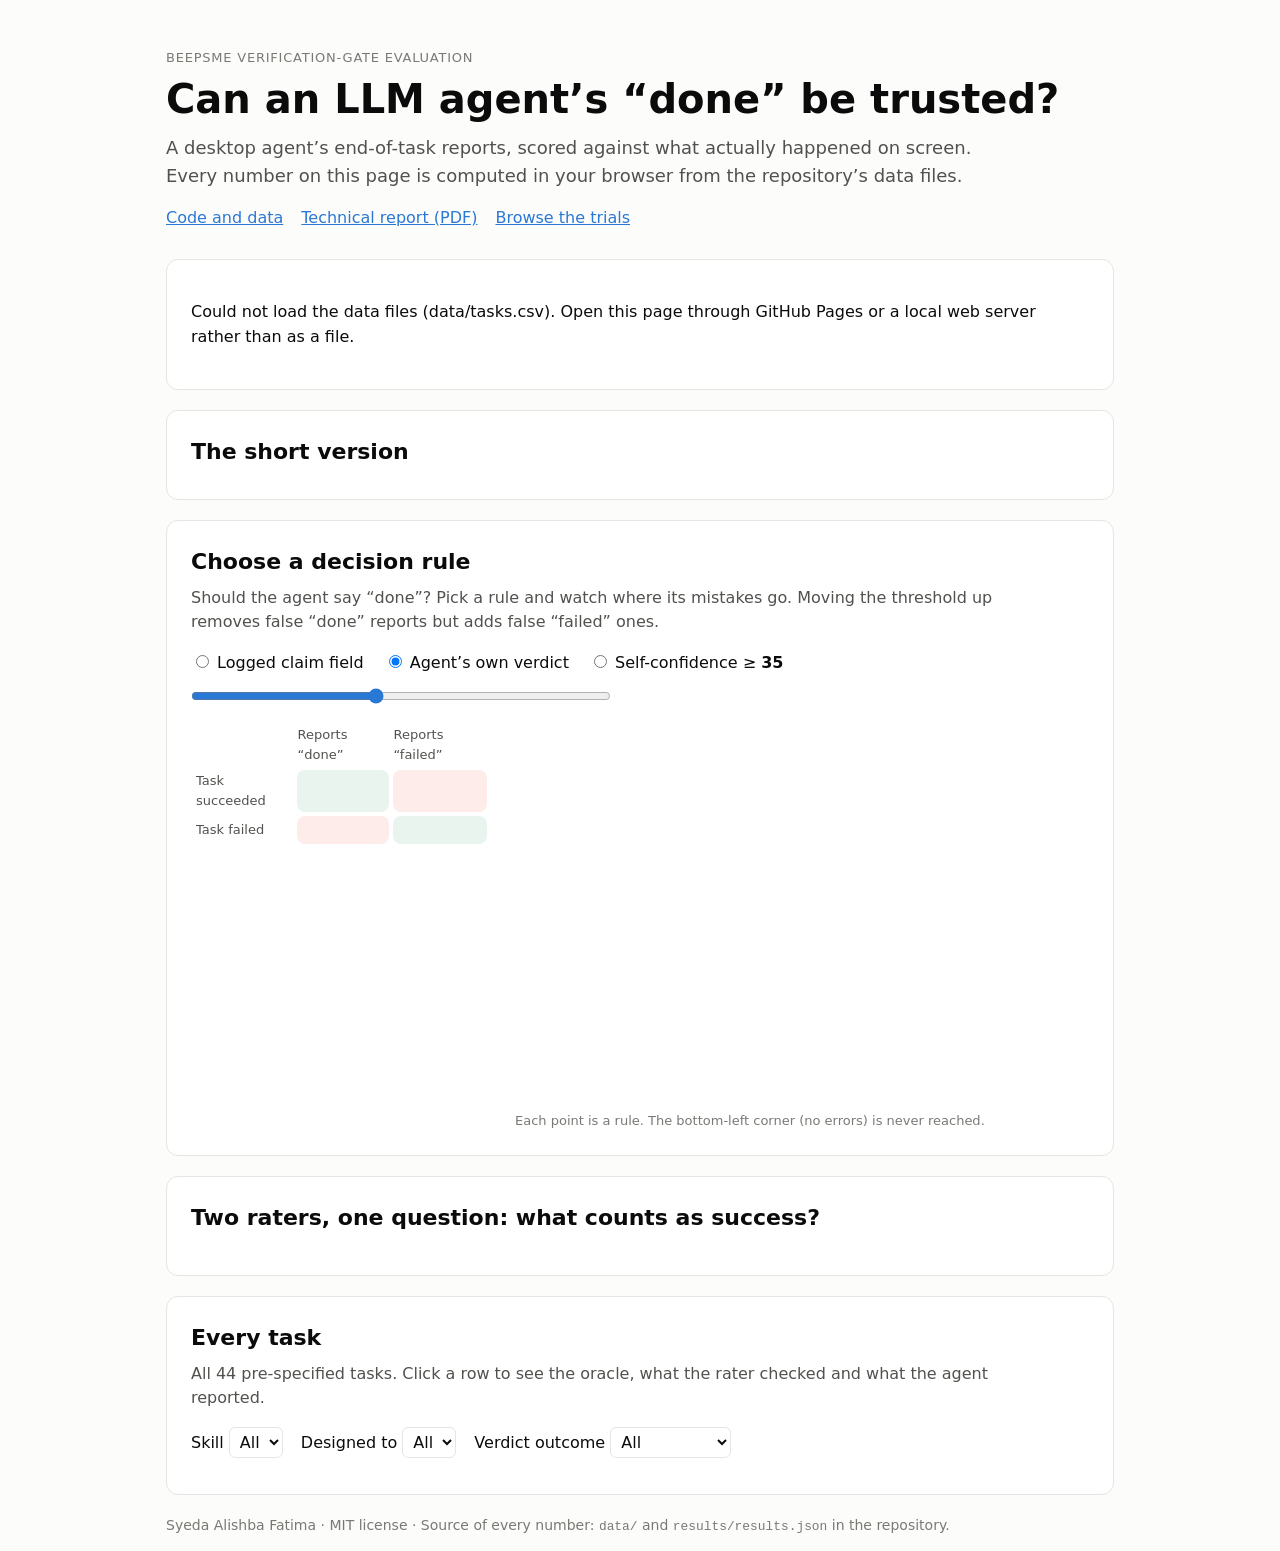
==== site/index.html @ efc83fce "Add an interactive results explorer on GitHub Pages and the technical report" ====
<!doctype html>
<html lang="en">
<head>
<meta charset="utf-8">
<meta name="viewport" content="width=device-width, initial-scale=1">
<title>Agent Report Explorer</title>
<meta name="description" content="Interactive results: scoring a desktop LLM agent's success reports against world-state ground truth.">
<link rel="stylesheet" href="style.css">
</head>
<body>
<header class="wrap">
  <p class="kicker">BeepSME verification-gate evaluation</p>
  <h1>Can an LLM agent&rsquo;s &ldquo;done&rdquo; be trusted?</h1>
  <p class="lede">A desktop agent&rsquo;s end-of-task reports, scored against what actually happened on screen.
    Every number on this page is computed in your browser from the repository&rsquo;s data files.</p>
  <nav class="links">
    <a href="https://github.com/AlishbaFatima12/beepsme-verification-gate-eval">Code and data</a>
    <a href="docs/technical_report.pdf">Technical report (PDF)</a>
    <a href="#trials">Browse the trials</a>
  </nav>
</header>

<main class="wrap">
  <section aria-labelledby="h-numbers">
    <h2 id="h-numbers">The short version</h2>
    <div class="tiles" id="tiles"></div>
  </section>

  <section aria-labelledby="h-rule">
    <h2 id="h-rule">Choose a decision rule</h2>
    <p class="sub">Should the agent say &ldquo;done&rdquo;? Pick a rule and watch where its mistakes go.
      Moving the threshold up removes false &ldquo;done&rdquo; reports but adds false &ldquo;failed&rdquo; ones.</p>
    <div class="rule-controls" role="radiogroup" aria-label="Decision rule">
      <label><input type="radio" name="rule" value="claim"> Logged claim field</label>
      <label><input type="radio" name="rule" value="gate" checked> Agent&rsquo;s own verdict</label>
      <label><input type="radio" name="rule" value="conf"> Self-confidence &ge;
        <output id="thrOut">35</output></label>
    </div>
    <input type="range" id="thr" min="0" max="80" step="1" value="35" aria-label="Self-confidence threshold">
    <div class="rule-grid">
      <div>
        <table class="cm" aria-label="Confusion matrix for the chosen rule">
          <thead><tr><th></th><th>Reports &ldquo;done&rdquo;</th><th>Reports &ldquo;failed&rdquo;</th></tr></thead>
          <tbody>
            <tr><th>Task succeeded</th><td id="cTP"></td><td id="cFN" class="err"></td></tr>
            <tr><th>Task failed</th><td id="cFP" class="err"></td><td id="cTN"></td></tr>
          </tbody>
        </table>
        <p class="readout" id="readout" aria-live="polite"></p>
      </div>
      <figure class="chart">
        <svg id="tradeoff" viewBox="0 0 440 300" role="img"
             aria-label="False done versus false failed for every decision rule"></svg>
        <figcaption>Each point is a rule. The bottom-left corner (no errors) is never reached.</figcaption>
        <div class="tip" id="tip" hidden></div>
      </figure>
    </div>
  </section>

  <section aria-labelledby="h-raters">
    <h2 id="h-raters">Two raters, one question: what counts as success?</h2>
    <p class="sub" id="raterSummary"></p>
    <div class="table-scroll"><table class="data" id="raterTable"></table></div>
  </section>

  <section aria-labelledby="h-trials" id="trials">
    <h2 id="h-trials">Every task</h2>
    <p class="sub">All 44 pre-specified tasks. Click a row to see the oracle, what the rater checked and what the
      agent reported.</p>
    <div class="filters">
      <label>Skill <select id="fSkill"><option value="">All</option></select></label>
      <label>Designed to <select id="fRegime"><option value="">All</option></select></label>
      <label>Verdict outcome <select id="fCell">
        <option value="">All</option><option>TP</option><option>FP</option><option>TN</option><option>FN</option>
        <option value="unscored">Not scored</option></select></label>
      <span class="count" id="count"></span>
    </div>
    <div class="table-scroll"><table class="data" id="trialTable"></table></div>
  </section>
</main>

<footer class="wrap">
  <p>Syeda Alishba Fatima &middot; MIT license &middot; Source of every number:
    <code>data/</code> and <code>results/results.json</code> in the repository.</p>
</footer>
<script src="app.js"></script>
</body>
</html>
---- site/style.css ----
:root {
  color-scheme: light;
  --bg: #fcfcfb;
  --card: #ffffff;
  --ink: #0b0b0b;
  --ink-2: #52514e;
  --ink-3: #7a7974;
  --line: #e6e5e1;
  --accent: #2a78d6;      /* self-confidence */
  --gate: #eb6834;        /* agent's verdict */
  --claim: #1baf7a;       /* logged claim */
  --err-bg: #fdecea;
  --err-ink: #a8231f;
  --ok-bg: #e9f4ee;
  --ok-ink: #1d6b45;
}
@media (prefers-color-scheme: dark) {
  :root:not([data-theme="light"]) {
    color-scheme: dark;
    --bg: #1a1a19; --card: #222220; --ink: #f0efec; --ink-2: #c3c2b7; --ink-3: #9a998f; --line: #3a3936;
    --accent: #3987e5; --gate: #d95926; --claim: #199e70;
    --err-bg: #3a2120; --err-ink: #f2a19e; --ok-bg: #1d3328; --ok-ink: #8fd3ad;
  }
}
:root[data-theme="dark"] {
  color-scheme: dark;
  --bg: #1a1a19; --card: #222220; --ink: #f0efec; --ink-2: #c3c2b7; --ink-3: #9a998f; --line: #3a3936;
  --accent: #3987e5; --gate: #d95926; --claim: #199e70;
  --err-bg: #3a2120; --err-ink: #f2a19e; --ok-bg: #1d3328; --ok-ink: #8fd3ad;
}

* { box-sizing: border-box; }
body {
  margin: 0; background: var(--bg); color: var(--ink);
  font: 16px/1.55 system-ui, -apple-system, "Segoe UI", Roboto, sans-serif;
}
.wrap { max-width: 980px; margin: 0 auto; padding: 0 16px; }
header.wrap { padding-top: 48px; padding-bottom: 8px; }
.kicker { color: var(--ink-3); font-size: 13px; letter-spacing: .06em; text-transform: uppercase; margin: 0; }
h1 { font-size: clamp(28px, 5vw, 40px); line-height: 1.15; margin: 8px 0 12px; }
h2 { font-size: 22px; margin: 0 0 6px; }
.lede { color: var(--ink-2); font-size: 18px; max-width: 46em; margin: 0 0 16px; }
.sub { color: var(--ink-2); margin: 0 0 16px; max-width: 52em; }
.links { display: flex; flex-wrap: wrap; gap: 8px 18px; }
.links a, a { color: var(--accent); }
section { background: var(--card); border: 1px solid var(--line); border-radius: 12px;
  padding: 24px; margin: 20px 0; }
footer { color: var(--ink-3); font-size: 14px; padding-bottom: 40px; }
code { font-size: .92em; }

.tiles { display: grid; grid-template-columns: repeat(3, minmax(0, 1fr)); gap: 12px; }
@media (max-width: 640px) { .tiles { grid-template-columns: repeat(2, minmax(0, 1fr)); } }
.tile { border: 1px solid var(--line); border-radius: 10px; padding: 14px; }
.tile .big { font-size: 30px; font-weight: 650; font-variant-numeric: tabular-nums; }
.tile .lab { color: var(--ink-2); font-size: 14px; }

.rule-controls { display: flex; flex-wrap: wrap; gap: 8px 20px; margin-bottom: 8px; }
.rule-controls label { cursor: pointer; }
#thr { width: 100%; max-width: 420px; accent-color: var(--accent); margin: 4px 0 16px; }
#thr:disabled { opacity: .4; }
output { font-variant-numeric: tabular-nums; font-weight: 600; }
.rule-grid { display: grid; grid-template-columns: minmax(0, 300px) minmax(0, 1fr); gap: 24px; align-items: start; }
@media (max-width: 720px) { .rule-grid { grid-template-columns: 1fr; } }
.cm { border-collapse: separate; border-spacing: 4px; width: 100%; }
.cm th { font-weight: 500; color: var(--ink-2); font-size: 13px; text-align: left; }
.cm td { background: var(--ok-bg); color: var(--ok-ink); text-align: center; font-size: 26px; font-weight: 650;
  padding: 14px 6px; border-radius: 8px; font-variant-numeric: tabular-nums; }
.cm td.err { background: var(--err-bg); color: var(--err-ink); }
.cm td small { display: block; font-size: 11px; font-weight: 500; }
.readout { color: var(--ink-2); font-size: 15px; }

.chart { margin: 0; position: relative; }
.chart svg { width: 100%; height: auto; display: block; }
.chart figcaption { color: var(--ink-3); font-size: 13px; }
.chart .axis line, .chart .grid line { stroke: var(--line); }
.chart text { fill: var(--ink-2); font-size: 11px; }
.chart .lbl { fill: var(--ink); font-weight: 600; }
.tip { position: absolute; pointer-events: none; background: var(--ink); color: var(--bg);
  font-size: 13px; padding: 6px 9px; border-radius: 6px; white-space: nowrap; }

.filters { display: flex; flex-wrap: wrap; gap: 10px 18px; align-items: center; margin-bottom: 12px; }
.filters select { font: inherit; padding: 4px 6px; background: var(--card); color: var(--ink);
  border: 1px solid var(--line); border-radius: 6px; }
.count { color: var(--ink-3); font-size: 14px; }
.table-scroll { overflow-x: auto; }
table.data { width: 100%; border-collapse: collapse; font-size: 14px; }
table.data th { text-align: left; color: var(--ink-2); font-weight: 500; border-bottom: 1px solid var(--line);
  padding: 8px 6px; white-space: nowrap; }
table.data td { border-bottom: 1px solid var(--line); padding: 8px 6px; vertical-align: top; }
table.data tr.row { cursor: pointer; }
table.data tr.row:hover td { background: color-mix(in srgb, var(--accent) 6%, transparent); }
table.data tr.row:focus-visible { outline: 2px solid var(--accent); }
tr.detail td { background: color-mix(in srgb, var(--ink) 3%, transparent); }
.detail dl { display: grid; grid-template-columns: 150px 1fr; gap: 4px 12px; margin: 4px 0; }
@media (max-width: 600px) { .detail dl { grid-template-columns: 1fr; } }
.detail dt { color: var(--ink-3); }
.detail dd { margin: 0; }
.chip { display: inline-block; font-size: 12px; font-weight: 600; padding: 1px 8px; border-radius: 999px;
  border: 1px solid var(--line); white-space: nowrap; }
.chip.ok { background: var(--ok-bg); color: var(--ok-ink); border-color: transparent; }
.chip.err { background: var(--err-bg); color: var(--err-ink); border-color: transparent; }
.chip.muted { color: var(--ink-3); }
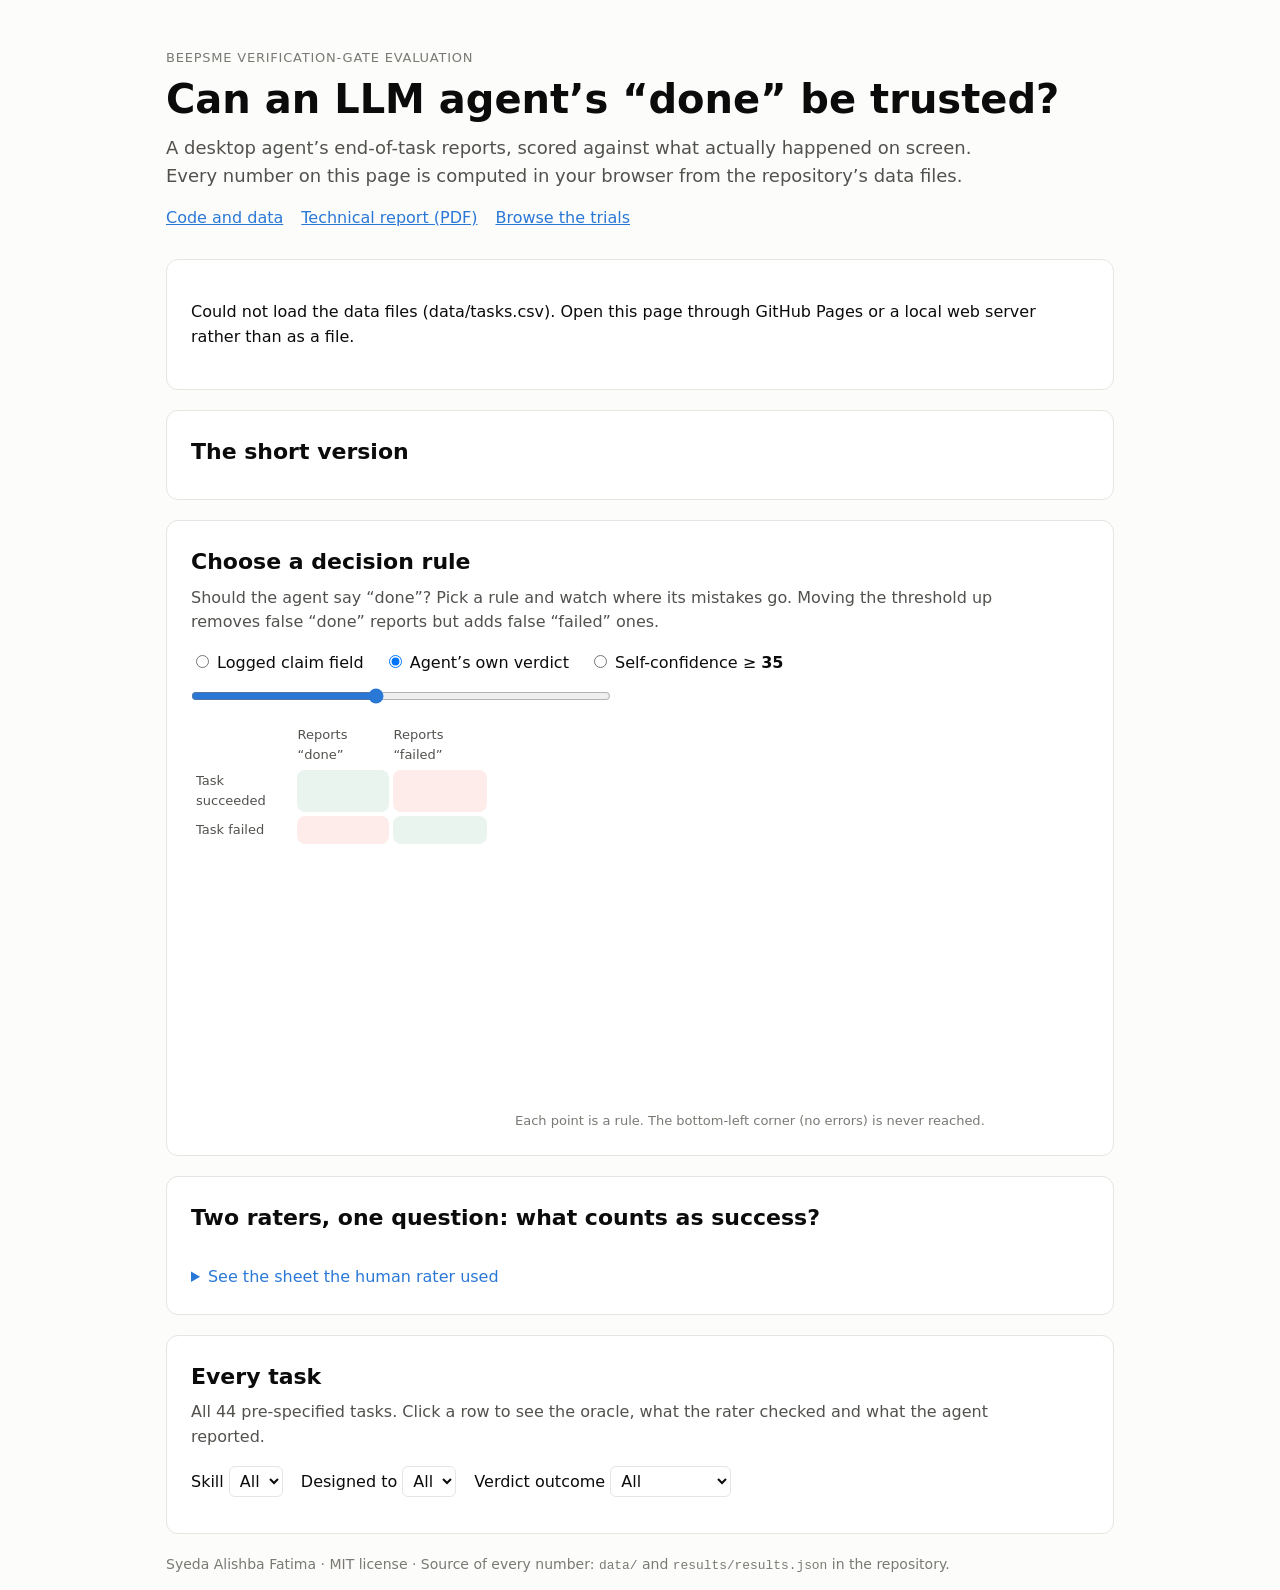
==== commit fae3bef9: "Publish cropped evidence screenshots from the scored attempts and show them in the explorer" ====
--- a/site/index.html
+++ b/site/index.html
@@ -61,6 +61,13 @@
     <h2 id="h-raters">Two raters, one question: what counts as success?</h2>
     <p class="sub" id="raterSummary"></p>
     <div class="table-scroll"><table class="data" id="raterTable"></table></div>
+    <details class="sheet">
+      <summary>See the sheet the human rater used</summary>
+      <img src="evidence/rating_sheet.png" loading="lazy"
+           alt="The blind rating sheet: instructions and the first trial, with the agent's own report hidden">
+      <p class="sub">Only evidence from the scored attempt is shown; the agent&rsquo;s report, its confidence and
+        the first rater&rsquo;s labels are hidden, and &ldquo;cannot tell&rdquo; is allowed.</p>
+    </details>
   </section>
 
   <section aria-labelledby="h-trials" id="trials">
--- a/site/style.css
+++ b/site/style.css
@@ -94,9 +94,17 @@
 .detail dl { display: grid; grid-template-columns: 150px 1fr; gap: 4px 12px; margin: 4px 0; }
 @media (max-width: 600px) { .detail dl { grid-template-columns: 1fr; } }
 .detail dt { color: var(--ink-3); }
-.detail dd { margin: 0; }
+.detail dd { margin: 0; min-width: 0; overflow-wrap: anywhere; }
 .chip { display: inline-block; font-size: 12px; font-weight: 600; padding: 1px 8px; border-radius: 999px;
   border: 1px solid var(--line); white-space: nowrap; }
 .chip.ok { background: var(--ok-bg); color: var(--ok-ink); border-color: transparent; }
 .chip.err { background: var(--err-bg); color: var(--err-ink); border-color: transparent; }
 .chip.muted { color: var(--ink-3); }
+
+.shot { margin: 0; }
+.shot img { width: min(640px, calc(100vw - 140px)); height: auto; border: 1px solid var(--line); border-radius: 6px; display: block; }
+.shot figcaption { color: var(--ink-3); font-size: 13px; margin-top: 4px; }
+.detail .muted { color: var(--ink-3); }
+.sheet { margin-top: 14px; }
+.sheet summary { cursor: pointer; color: var(--accent); }
+.sheet img { max-width: 560px; width: 100%; border: 1px solid var(--line); border-radius: 6px; margin-top: 10px; }
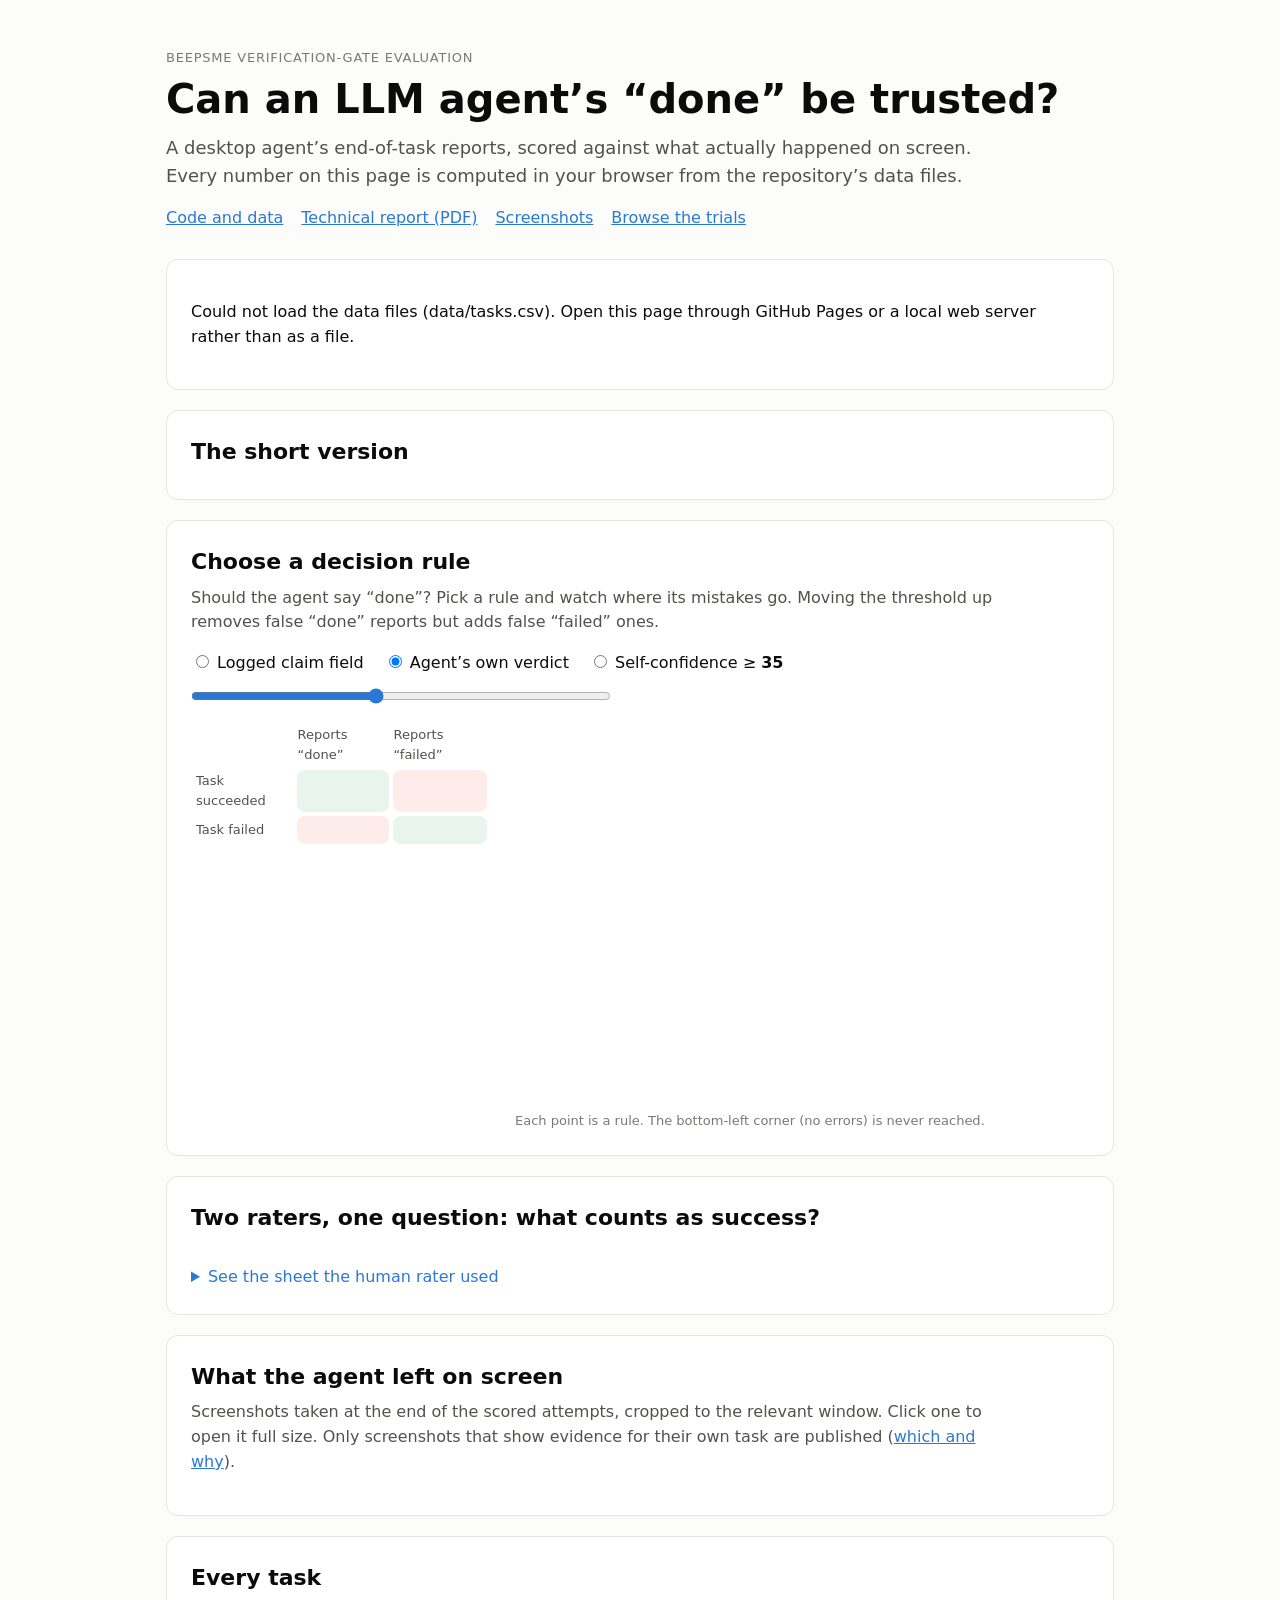
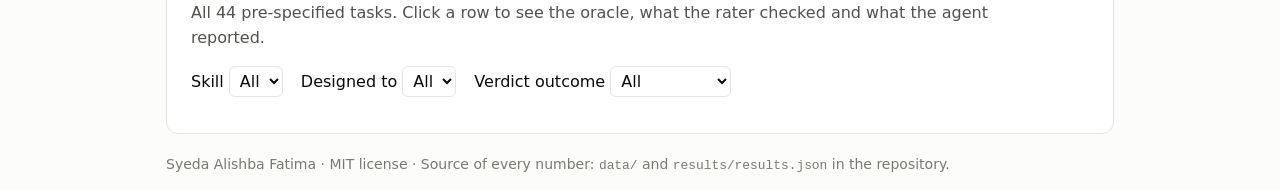
==== commit af906ab3: "Add a screenshot gallery section to the explorer" ====
--- a/site/index.html
+++ b/site/index.html
@@ -16,6 +16,7 @@
   <nav class="links">
     <a href="https://github.com/AlishbaFatima12/beepsme-verification-gate-eval">Code and data</a>
     <a href="docs/technical_report.pdf">Technical report (PDF)</a>
+    <a href="#evidence">Screenshots</a>
     <a href="#trials">Browse the trials</a>
   </nav>
 </header>
@@ -70,6 +71,14 @@
     </details>
   </section>
 
+  <section aria-labelledby="h-evidence" id="evidence">
+    <h2 id="h-evidence">What the agent left on screen</h2>
+    <p class="sub">Screenshots taken at the end of the scored attempts, cropped to the relevant window.
+      Click one to open it full size. Only screenshots that show evidence for their own task are published
+      (<a href="https://github.com/AlishbaFatima12/beepsme-verification-gate-eval/blob/main/evidence/README.md">which and why</a>).</p>
+    <div class="gallery" id="gallery"></div>
+  </section>
+
   <section aria-labelledby="h-trials" id="trials">
     <h2 id="h-trials">Every task</h2>
     <p class="sub">All 44 pre-specified tasks. Click a row to see the oracle, what the rater checked and what the
--- a/site/style.css
+++ b/site/style.css
@@ -108,3 +108,10 @@
 .sheet { margin-top: 14px; }
 .sheet summary { cursor: pointer; color: var(--accent); }
 .sheet img { max-width: 560px; width: 100%; border: 1px solid var(--line); border-radius: 6px; margin-top: 10px; }
+
+.gallery { display: grid; grid-template-columns: repeat(auto-fill, minmax(260px, 1fr)); gap: 16px; }
+.gallery figure { margin: 0; border: 1px solid var(--line); border-radius: 10px; overflow: hidden; }
+.gallery img { width: 100%; aspect-ratio: 16 / 10; object-fit: cover; object-position: top; display: block;
+  border-bottom: 1px solid var(--line); }
+.gallery figcaption { font-size: 13px; color: var(--ink-2); padding: 8px 10px; }
+.gallery .muted { color: var(--ink-3); }
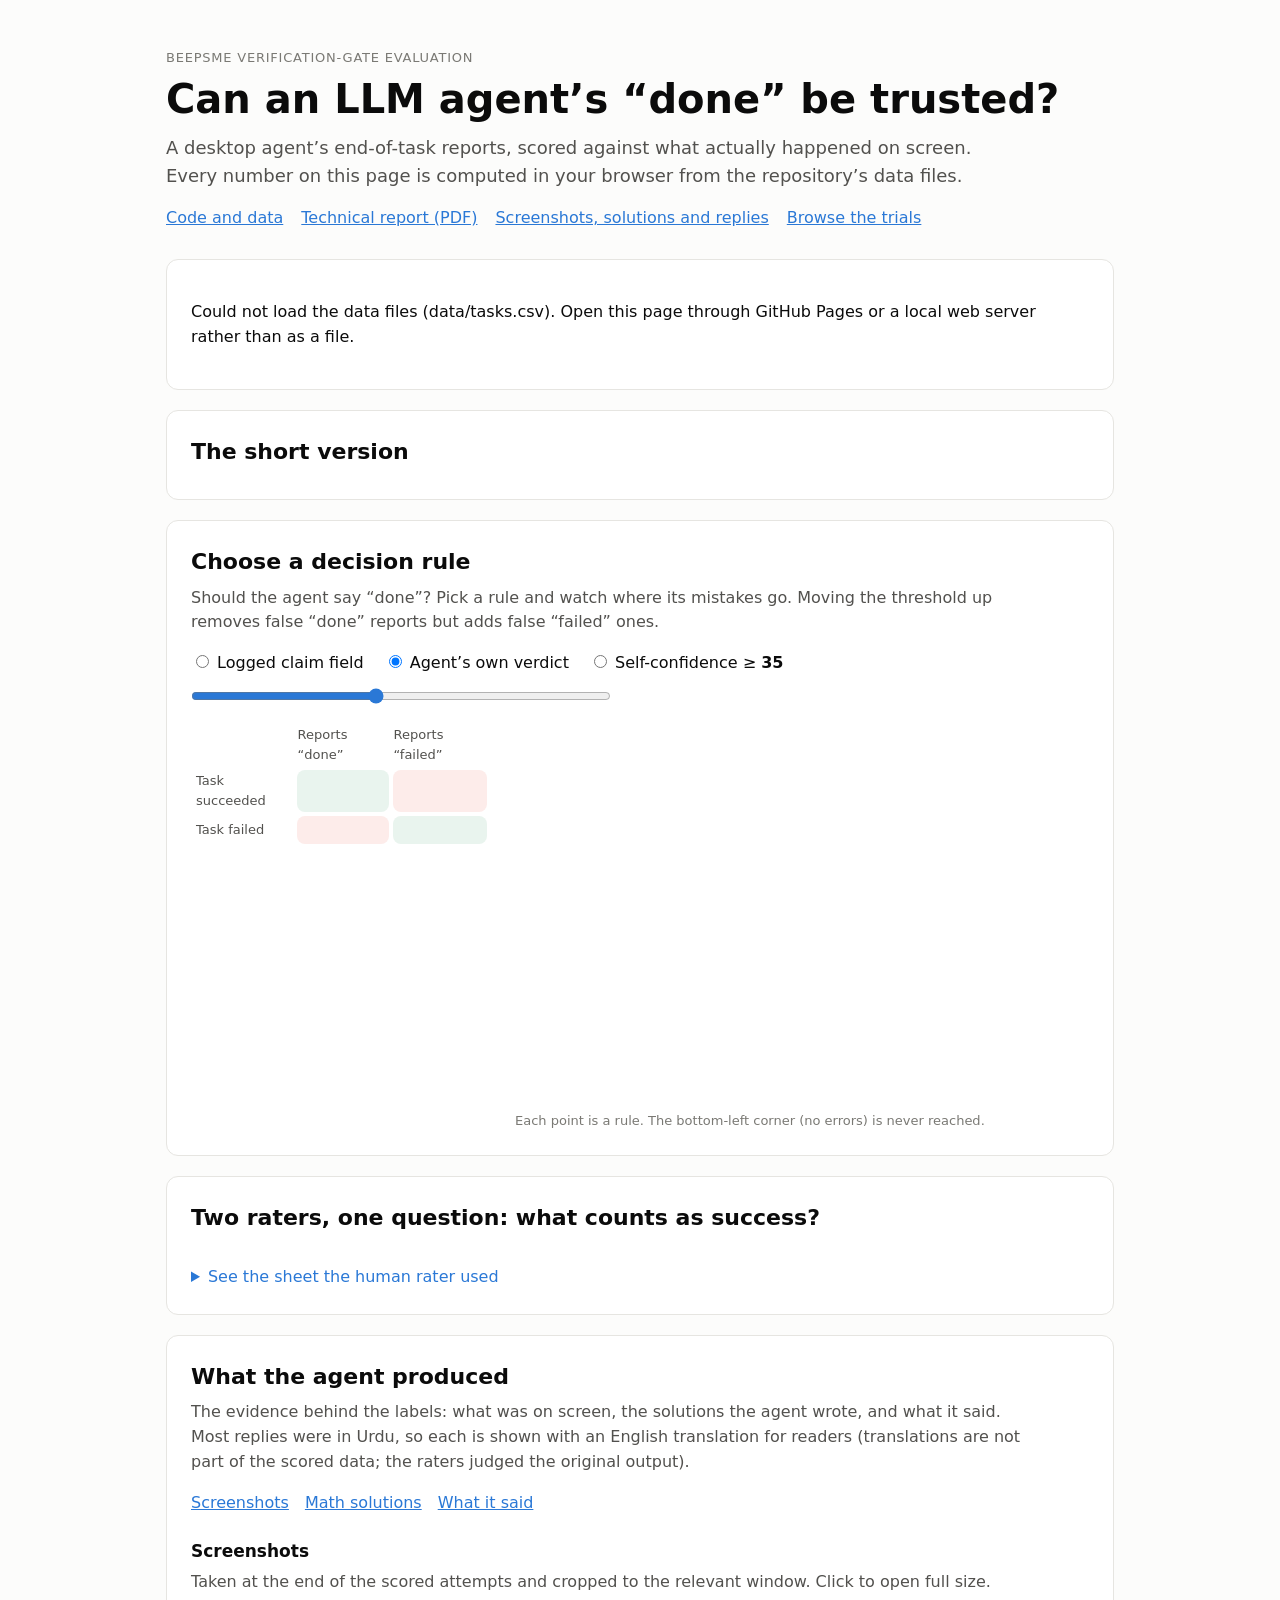
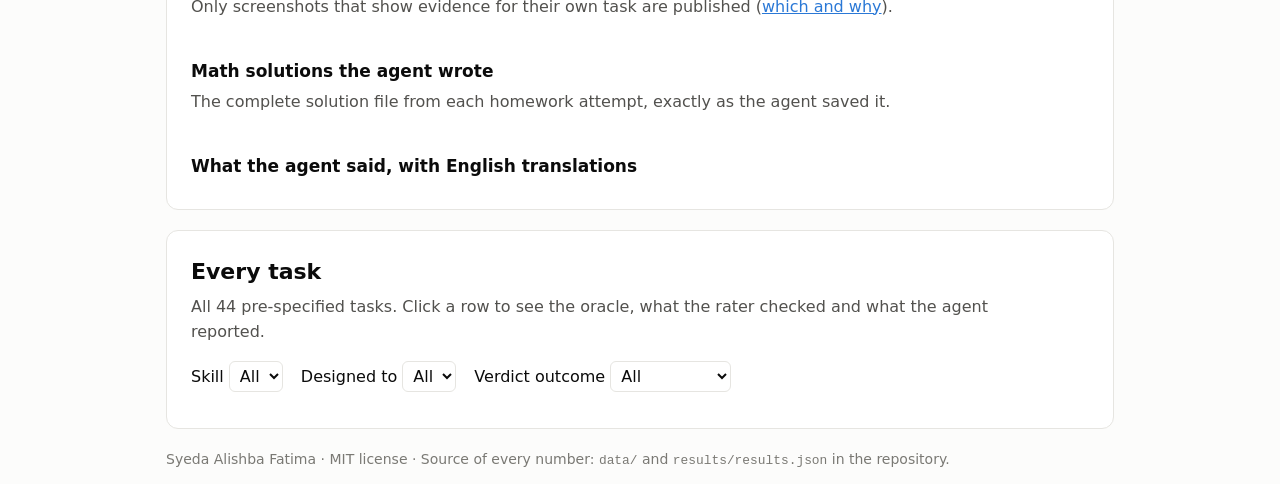
==== commit a0eda0df: "Show all homework solutions and the agent's replies with English translations in the explorer" ====
--- a/site/index.html
+++ b/site/index.html
@@ -16,7 +16,7 @@
   <nav class="links">
     <a href="https://github.com/AlishbaFatima12/beepsme-verification-gate-eval">Code and data</a>
     <a href="docs/technical_report.pdf">Technical report (PDF)</a>
-    <a href="#evidence">Screenshots</a>
+    <a href="#evidence">Screenshots, solutions and replies</a>
     <a href="#trials">Browse the trials</a>
   </nav>
 </header>
@@ -72,11 +72,26 @@
   </section>
 
   <section aria-labelledby="h-evidence" id="evidence">
-    <h2 id="h-evidence">What the agent left on screen</h2>
-    <p class="sub">Screenshots taken at the end of the scored attempts, cropped to the relevant window.
-      Click one to open it full size. Only screenshots that show evidence for their own task are published
+    <h2 id="h-evidence">What the agent produced</h2>
+    <p class="sub">The evidence behind the labels: what was on screen, the solutions the agent wrote, and what it
+      said. Most replies were in Urdu, so each is shown with an English translation for readers (translations are
+      not part of the scored data; the raters judged the original output).</p>
+    <nav class="subnav">
+      <a href="#ev-shots">Screenshots</a><a href="#ev-math">Math solutions</a><a href="#ev-said">What it said</a>
+    </nav>
+
+    <h3 id="ev-shots">Screenshots <span class="n" id="nShots"></span></h3>
+    <p class="sub">Taken at the end of the scored attempts and cropped to the relevant window. Click to open full
+      size. Only screenshots that show evidence for their own task are published
       (<a href="https://github.com/AlishbaFatima12/beepsme-verification-gate-eval/blob/main/evidence/README.md">which and why</a>).</p>
     <div class="gallery" id="gallery"></div>
+
+    <h3 id="ev-math">Math solutions the agent wrote <span class="n" id="nMath"></span></h3>
+    <p class="sub">The complete solution file from each homework attempt, exactly as the agent saved it.</p>
+    <div class="solutions" id="solutions"></div>
+
+    <h3 id="ev-said">What the agent said, with English translations <span class="n" id="nSaid"></span></h3>
+    <div class="said" id="said"></div>
   </section>
 
   <section aria-labelledby="h-trials" id="trials">
--- a/site/style.css
+++ b/site/style.css
@@ -115,3 +115,24 @@
   border-bottom: 1px solid var(--line); }
 .gallery figcaption { font-size: 13px; color: var(--ink-2); padding: 8px 10px; }
 .gallery .muted { color: var(--ink-3); }
+
+h3 { font-size: 17px; margin: 22px 0 6px; }
+h3 .n { color: var(--ink-3); font-weight: 500; }
+.subnav { display: flex; flex-wrap: wrap; gap: 6px 16px; margin-bottom: 4px; }
+.gallery { grid-template-columns: repeat(auto-fill, minmax(min(100%, 300px), 1fr)); }
+.solutions, .said { display: grid; grid-template-columns: repeat(auto-fill, minmax(min(100%, 380px), 1fr)); gap: 16px; }
+.sol, .said-card { border: 1px solid var(--line); border-radius: 10px; padding: 12px 14px; min-width: 0; }
+.sol header, .said-card header { font-size: 14px; margin-bottom: 8px; color: var(--ink-2); }
+.sol-body { font-size: 14px; max-height: 420px; overflow: auto; }
+.sol-body h4 { font-size: 16px; margin: 4px 0 6px; }
+.sol-body h5 { font-size: 14px; margin: 10px 0 4px; }
+.sol-body p { margin: 4px 0; }
+.sol-body ol { margin: 4px 0; padding-left: 22px; }
+.sol-body pre { background: color-mix(in srgb, var(--ink) 5%, transparent); padding: 8px; border-radius: 6px;
+  font-size: 12px; overflow-x: auto; }
+.orig { background: color-mix(in srgb, var(--ink) 4%, transparent); border-radius: 6px; padding: 6px 9px;
+  margin: 4px 0; font-size: 15px; line-height: 1.9; }
+.en { font-size: 14px; margin-top: 6px; }
+.en-tag { display: inline-block; font-size: 11px; font-weight: 600; color: var(--accent); border: 1px solid var(--accent);
+  border-radius: 999px; padding: 0 6px; margin-right: 4px; }
+.muted { color: var(--ink-3); }
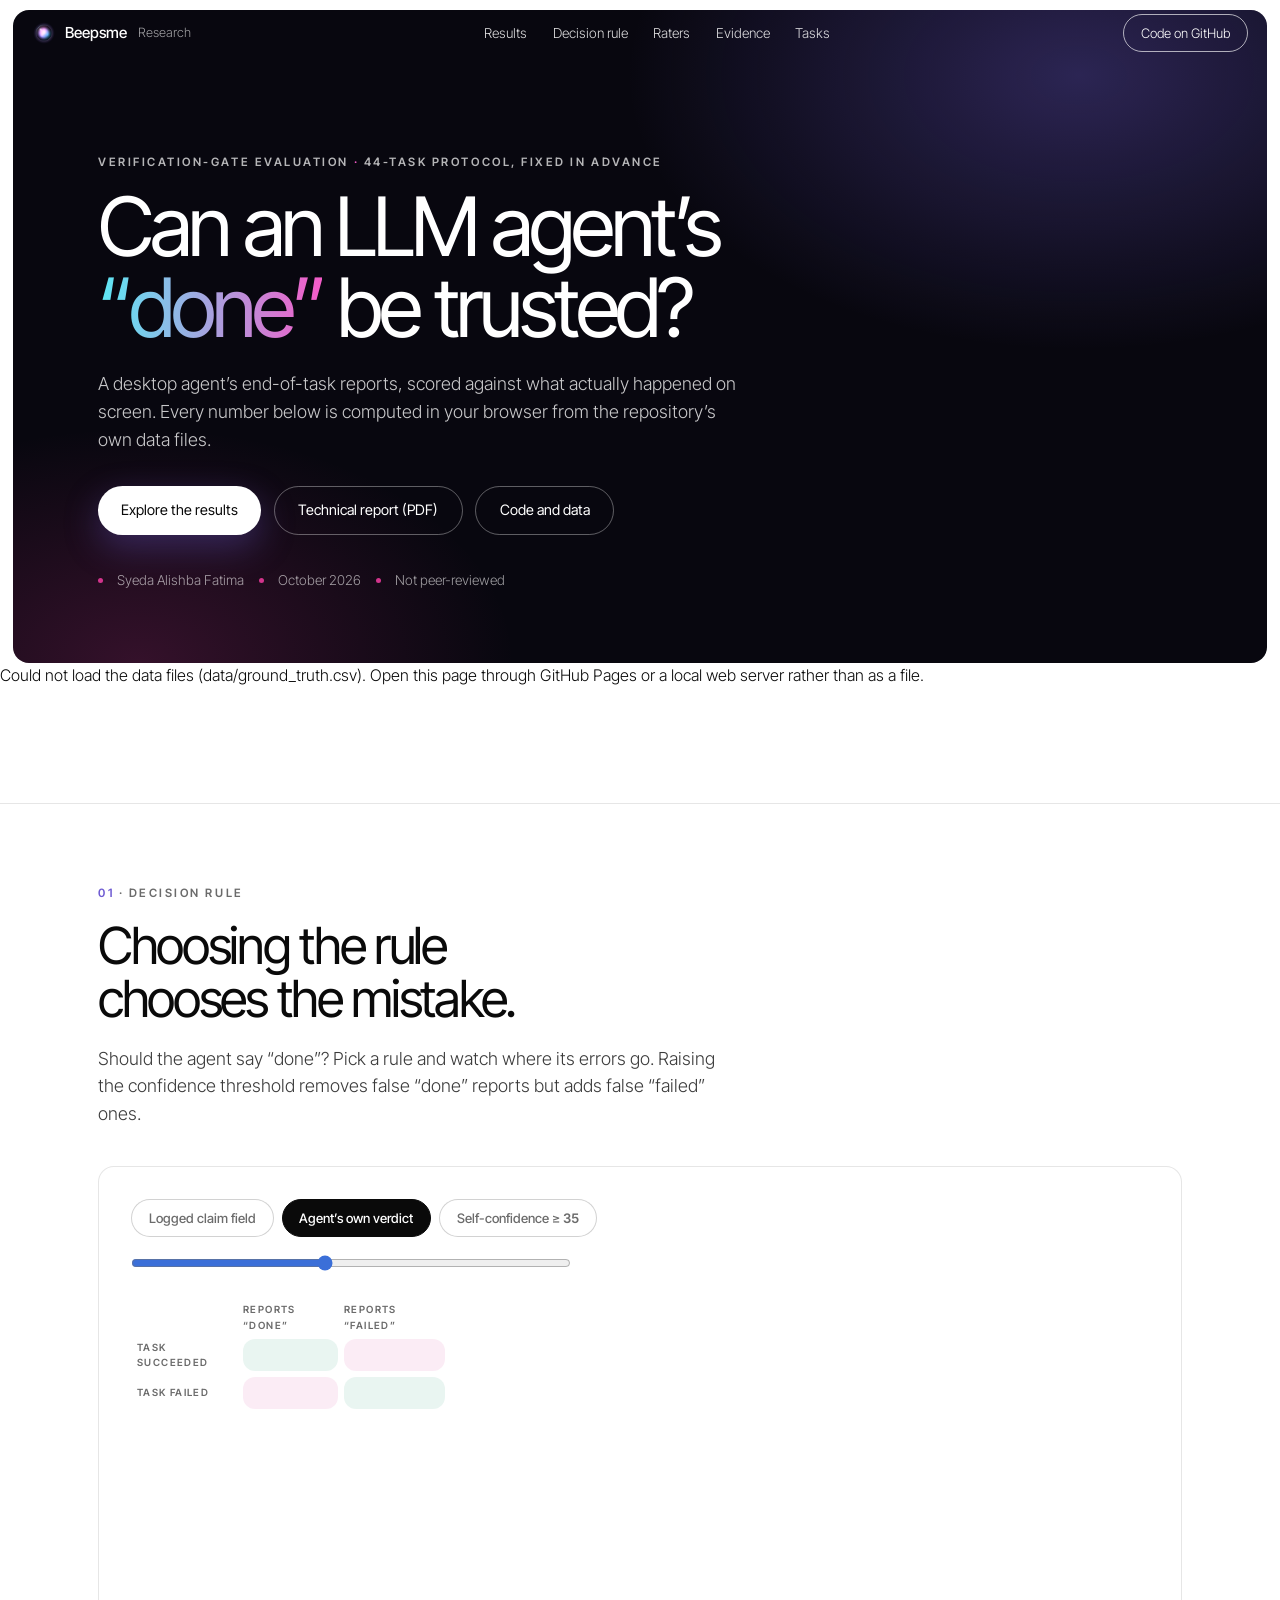
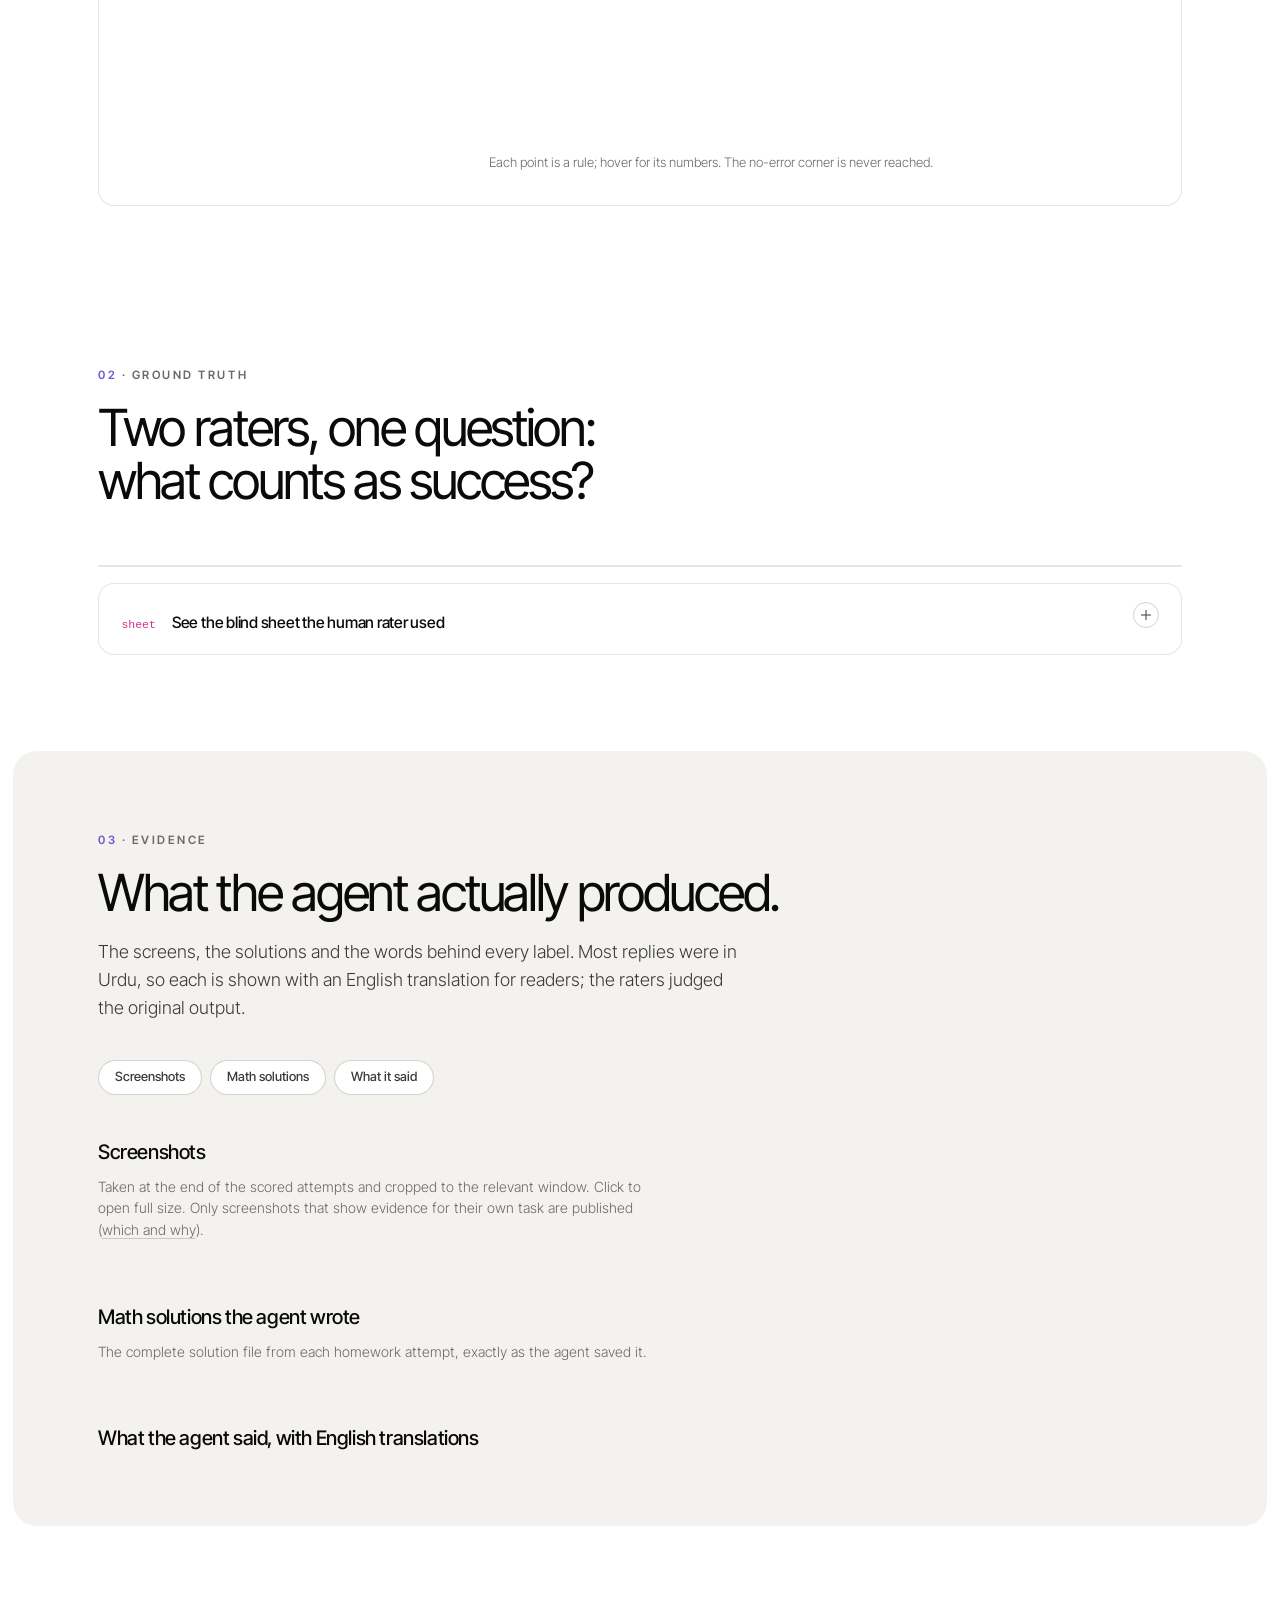
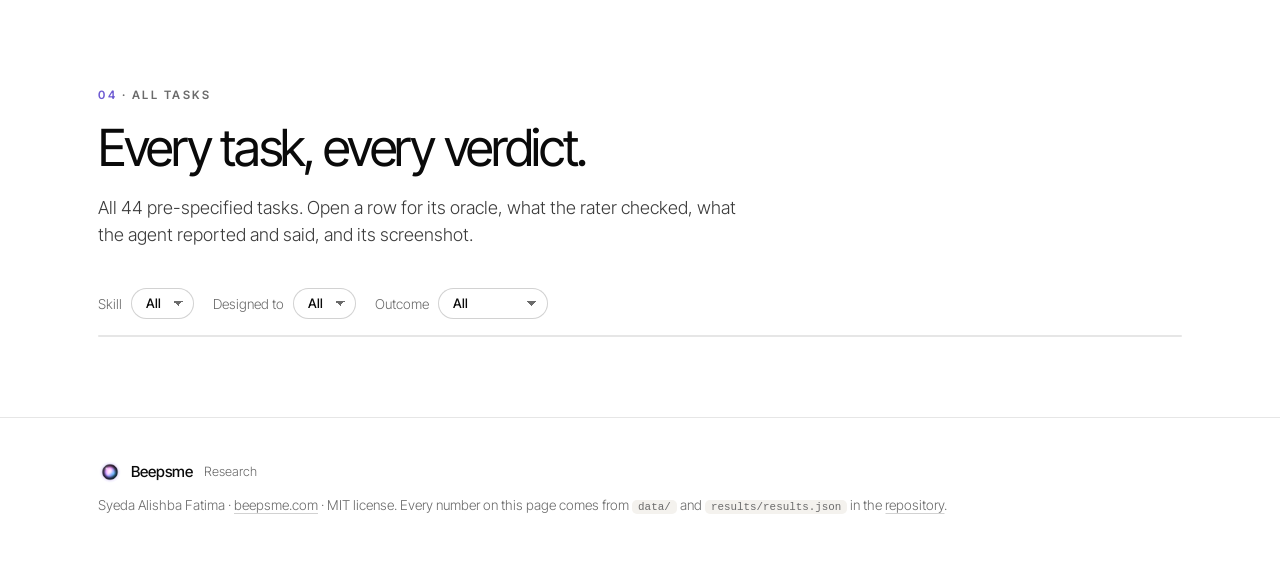
==== commit ca6412b6: "Restyle the explorer in the beepsme.com design language; link the report from the explorer" ====
--- a/site/index.html
+++ b/site/index.html
@@ -3,116 +3,161 @@
 <head>
 <meta charset="utf-8">
 <meta name="viewport" content="width=device-width, initial-scale=1">
-<title>Agent Report Explorer</title>
+<title>Agent Report Explorer &middot; Beepsme Research</title>
 <meta name="description" content="Interactive results: scoring a desktop LLM agent's success reports against world-state ground truth.">
+<link rel="icon" href="assets/logo.png">
+<link rel="preconnect" href="https://fonts.googleapis.com">
+<link rel="preconnect" href="https://fonts.gstatic.com" crossorigin>
+<link rel="stylesheet" href="https://fonts.googleapis.com/css2?family=Inter+Tight:wght@300;400;500;600&display=swap">
 <link rel="stylesheet" href="style.css">
 </head>
 <body>
-<header class="wrap">
-  <p class="kicker">BeepSME verification-gate evaluation</p>
-  <h1>Can an LLM agent&rsquo;s &ldquo;done&rdquo; be trusted?</h1>
-  <p class="lede">A desktop agent&rsquo;s end-of-task reports, scored against what actually happened on screen.
-    Every number on this page is computed in your browser from the repository&rsquo;s data files.</p>
-  <nav class="links">
-    <a href="https://github.com/AlishbaFatima12/beepsme-verification-gate-eval">Code and data</a>
-    <a href="docs/technical_report.pdf">Technical report (PDF)</a>
-    <a href="#evidence">Screenshots, solutions and replies</a>
-    <a href="#trials">Browse the trials</a>
-  </nav>
+<nav class="nav" id="nav" aria-label="Page">
+  <a class="brand" href="#top"><img src="assets/logo.png" alt="" width="24" height="24">Beepsme<span class="tag">Research</span></a>
+  <div class="links">
+    <a href="#results">Results</a><a href="#rule">Decision rule</a><a href="#raters">Raters</a>
+    <a href="#evidence">Evidence</a><a href="#trials">Tasks</a>
+  </div>
+  <a class="cta" href="https://github.com/AlishbaFatima12/beepsme-verification-gate-eval">Code on GitHub</a>
+</nav>
+
+<header class="hero" id="top">
+  <div class="hero-inner container">
+    <span class="kicker">Verification-gate evaluation <b>&middot;</b> 44-task protocol, fixed in advance</span>
+    <h1>Can an LLM agent&rsquo;s <span class="accent">&ldquo;done&rdquo;</span> be trusted?</h1>
+    <p class="lede">A desktop agent&rsquo;s end-of-task reports, scored against what actually happened on screen.
+      Every number below is computed in your browser from the repository&rsquo;s own data files.</p>
+    <div class="actions">
+      <a class="btn btn-light" href="#rule">Explore the results</a>
+      <a class="btn btn-ghost-light" href="docs/technical_report.pdf">Technical report (PDF)</a>
+      <a class="btn btn-ghost-light" href="https://github.com/AlishbaFatima12/beepsme-verification-gate-eval">Code and data</a>
+    </div>
+    <p class="hero-meta"><span class="dot"></span>Syeda Alishba Fatima<span class="dot"></span>October 2026
+      <span class="dot"></span>Not peer-reviewed</p>
+  </div>
 </header>
 
-<main class="wrap">
-  <section aria-labelledby="h-numbers">
-    <h2 id="h-numbers">The short version</h2>
-    <div class="tiles" id="tiles"></div>
+<main>
+  <section class="stats" id="results" aria-label="Headline results">
+    <div class="container"><div class="tiles" id="tiles"></div></div>
   </section>
 
-  <section aria-labelledby="h-rule">
-    <h2 id="h-rule">Choose a decision rule</h2>
-    <p class="sub">Should the agent say &ldquo;done&rdquo;? Pick a rule and watch where its mistakes go.
-      Moving the threshold up removes false &ldquo;done&rdquo; reports but adds false &ldquo;failed&rdquo; ones.</p>
-    <div class="rule-controls" role="radiogroup" aria-label="Decision rule">
-      <label><input type="radio" name="rule" value="claim"> Logged claim field</label>
-      <label><input type="radio" name="rule" value="gate" checked> Agent&rsquo;s own verdict</label>
-      <label><input type="radio" name="rule" value="conf"> Self-confidence &ge;
-        <output id="thrOut">35</output></label>
-    </div>
-    <input type="range" id="thr" min="0" max="80" step="1" value="35" aria-label="Self-confidence threshold">
-    <div class="rule-grid">
-      <div>
-        <table class="cm" aria-label="Confusion matrix for the chosen rule">
-          <thead><tr><th></th><th>Reports &ldquo;done&rdquo;</th><th>Reports &ldquo;failed&rdquo;</th></tr></thead>
-          <tbody>
-            <tr><th>Task succeeded</th><td id="cTP"></td><td id="cFN" class="err"></td></tr>
-            <tr><th>Task failed</th><td id="cFP" class="err"></td><td id="cTN"></td></tr>
-          </tbody>
-        </table>
-        <p class="readout" id="readout" aria-live="polite"></p>
+  <section class="sec" id="rule" aria-labelledby="h-rule">
+    <div class="container">
+      <div class="sec-head">
+        <span class="kicker"><b>01</b> &middot; Decision rule</span>
+        <h2 id="h-rule">Choosing the rule chooses the mistake.</h2>
+        <p class="lede">Should the agent say &ldquo;done&rdquo;? Pick a rule and watch where its errors go. Raising the
+          confidence threshold removes false &ldquo;done&rdquo; reports but adds false &ldquo;failed&rdquo; ones.</p>
       </div>
-      <figure class="chart">
-        <svg id="tradeoff" viewBox="0 0 440 300" role="img"
-             aria-label="False done versus false failed for every decision rule"></svg>
-        <figcaption>Each point is a rule. The bottom-left corner (no errors) is never reached.</figcaption>
-        <div class="tip" id="tip" hidden></div>
-      </figure>
+      <div class="panel">
+        <div class="rule-controls" role="radiogroup" aria-label="Decision rule">
+          <label class="pill-opt"><input type="radio" name="rule" value="claim"><span>Logged claim field</span></label>
+          <label class="pill-opt"><input type="radio" name="rule" value="gate" checked><span>Agent&rsquo;s own verdict</span></label>
+          <label class="pill-opt"><input type="radio" name="rule" value="conf"><span>Self-confidence &ge;
+            <output id="thrOut">35</output></span></label>
+        </div>
+        <input type="range" id="thr" min="0" max="80" step="1" value="35" aria-label="Self-confidence threshold">
+        <div class="rule-grid">
+          <div>
+            <table class="cm" aria-label="Confusion matrix for the chosen rule">
+              <thead><tr><th></th><th>Reports &ldquo;done&rdquo;</th><th>Reports &ldquo;failed&rdquo;</th></tr></thead>
+              <tbody>
+                <tr><th>Task succeeded</th><td id="cTP"></td><td id="cFN" class="err"></td></tr>
+                <tr><th>Task failed</th><td id="cFP" class="err"></td><td id="cTN"></td></tr>
+              </tbody>
+            </table>
+            <p class="readout" id="readout" aria-live="polite"></p>
+          </div>
+          <figure class="chart">
+            <svg id="tradeoff" viewBox="0 0 440 300" role="img"
+                 aria-label="False done versus false failed for every decision rule"></svg>
+            <figcaption>Each point is a rule; hover for its numbers. The no-error corner is never reached.</figcaption>
+            <div class="tip" id="tip" hidden></div>
+          </figure>
+        </div>
+      </div>
     </div>
   </section>
 
-  <section aria-labelledby="h-raters">
-    <h2 id="h-raters">Two raters, one question: what counts as success?</h2>
-    <p class="sub" id="raterSummary"></p>
-    <div class="table-scroll"><table class="data" id="raterTable"></table></div>
-    <details class="sheet">
-      <summary>See the sheet the human rater used</summary>
-      <img src="evidence/rating_sheet.png" loading="lazy"
-           alt="The blind rating sheet: instructions and the first trial, with the agent's own report hidden">
-      <p class="sub">Only evidence from the scored attempt is shown; the agent&rsquo;s report, its confidence and
-        the first rater&rsquo;s labels are hidden, and &ldquo;cannot tell&rdquo; is allowed.</p>
-    </details>
+  <section class="sec" id="raters" aria-labelledby="h-raters">
+    <div class="container">
+      <div class="sec-head">
+        <span class="kicker"><b>02</b> &middot; Ground truth</span>
+        <h2 id="h-raters">Two raters, one question: what counts as success?</h2>
+        <p class="lede" id="raterSummary"></p>
+      </div>
+      <div class="tablewrap"><table class="data" id="raterTable"></table></div>
+      <details class="case">
+        <summary><span class="num">sheet</span><span class="ttl">See the blind sheet the human rater used</span>
+          <span class="hint" aria-hidden="true"></span></summary>
+        <div class="case-body">
+          <img src="evidence/rating_sheet.png" loading="lazy"
+               alt="The blind rating sheet: instructions and the first trial, with the agent's own report hidden">
+          <p>Only evidence from the scored attempt is shown; the agent&rsquo;s report, its confidence and the first
+            rater&rsquo;s labels are hidden, and &ldquo;cannot tell&rdquo; is allowed.</p>
+        </div>
+      </details>
+    </div>
   </section>
 
-  <section aria-labelledby="h-evidence" id="evidence">
-    <h2 id="h-evidence">What the agent produced</h2>
-    <p class="sub">The evidence behind the labels: what was on screen, the solutions the agent wrote, and what it
-      said. Most replies were in Urdu, so each is shown with an English translation for readers (translations are
-      not part of the scored data; the raters judged the original output).</p>
-    <nav class="subnav">
-      <a href="#ev-shots">Screenshots</a><a href="#ev-math">Math solutions</a><a href="#ev-said">What it said</a>
-    </nav>
+  <section class="sec band" id="evidence" aria-labelledby="h-evidence">
+    <div class="container">
+      <div class="sec-head">
+        <span class="kicker"><b>03</b> &middot; Evidence</span>
+        <h2 id="h-evidence">What the agent actually produced.</h2>
+        <p class="lede">The screens, the solutions and the words behind every label. Most replies were in Urdu, so
+          each is shown with an English translation for readers; the raters judged the original output.</p>
+      </div>
+      <nav class="filters" aria-label="Evidence sections">
+        <a href="#ev-shots">Screenshots <span id="nShots"></span></a>
+        <a href="#ev-math">Math solutions <span id="nMath"></span></a>
+        <a href="#ev-said">What it said <span id="nSaid"></span></a>
+      </nav>
 
-    <h3 id="ev-shots">Screenshots <span class="n" id="nShots"></span></h3>
-    <p class="sub">Taken at the end of the scored attempts and cropped to the relevant window. Click to open full
-      size. Only screenshots that show evidence for their own task are published
-      (<a href="https://github.com/AlishbaFatima12/beepsme-verification-gate-eval/blob/main/evidence/README.md">which and why</a>).</p>
-    <div class="gallery" id="gallery"></div>
+      <h3 id="ev-shots">Screenshots</h3>
+      <p class="small-note">Taken at the end of the scored attempts and cropped to the relevant window. Click to open
+        full size. Only screenshots that show evidence for their own task are published
+        (<a class="ul" href="https://github.com/AlishbaFatima12/beepsme-verification-gate-eval/blob/main/evidence/README.md">which and why</a>).</p>
+      <div class="gallery" id="gallery"></div>
 
-    <h3 id="ev-math">Math solutions the agent wrote <span class="n" id="nMath"></span></h3>
-    <p class="sub">The complete solution file from each homework attempt, exactly as the agent saved it.</p>
-    <div class="solutions" id="solutions"></div>
+      <h3 id="ev-math">Math solutions the agent wrote</h3>
+      <p class="small-note">The complete solution file from each homework attempt, exactly as the agent saved it.</p>
+      <div class="solutions" id="solutions"></div>
 
-    <h3 id="ev-said">What the agent said, with English translations <span class="n" id="nSaid"></span></h3>
-    <div class="said" id="said"></div>
+      <h3 id="ev-said">What the agent said, with English translations</h3>
+      <div class="said" id="said"></div>
+    </div>
   </section>
 
-  <section aria-labelledby="h-trials" id="trials">
-    <h2 id="h-trials">Every task</h2>
-    <p class="sub">All 44 pre-specified tasks. Click a row to see the oracle, what the rater checked and what the
-      agent reported.</p>
-    <div class="filters">
-      <label>Skill <select id="fSkill"><option value="">All</option></select></label>
-      <label>Designed to <select id="fRegime"><option value="">All</option></select></label>
-      <label>Verdict outcome <select id="fCell">
-        <option value="">All</option><option>TP</option><option>FP</option><option>TN</option><option>FN</option>
-        <option value="unscored">Not scored</option></select></label>
-      <span class="count" id="count"></span>
+  <section class="sec" id="trials" aria-labelledby="h-trials">
+    <div class="container">
+      <div class="sec-head">
+        <span class="kicker"><b>04</b> &middot; All tasks</span>
+        <h2 id="h-trials">Every task, every verdict.</h2>
+        <p class="lede">All 44 pre-specified tasks. Open a row for its oracle, what the rater checked, what the agent
+          reported and said, and its screenshot.</p>
+      </div>
+      <div class="selects">
+        <label>Skill <select id="fSkill"><option value="">All</option></select></label>
+        <label>Designed to <select id="fRegime"><option value="">All</option></select></label>
+        <label>Outcome <select id="fCell">
+          <option value="">All</option><option>TP</option><option>FP</option><option>TN</option><option>FN</option>
+          <option value="unscored">Not scored</option></select></label>
+        <span class="count" id="count"></span>
+      </div>
+      <div class="tablewrap"><table class="data" id="trialTable"></table></div>
     </div>
-    <div class="table-scroll"><table class="data" id="trialTable"></table></div>
   </section>
 </main>
 
-<footer class="wrap">
-  <p>Syeda Alishba Fatima &middot; MIT license &middot; Source of every number:
-    <code>data/</code> and <code>results/results.json</code> in the repository.</p>
+<footer class="foot">
+  <div class="container">
+    <div class="brand"><img src="assets/logo.png" alt="" width="20" height="20">Beepsme <span class="tag">Research</span></div>
+    <p>Syeda Alishba Fatima &middot; <a class="ul" href="https://beepsme.com">beepsme.com</a> &middot; MIT license.
+      Every number on this page comes from <code>data/</code> and <code>results/results.json</code> in the
+      <a class="ul" href="https://github.com/AlishbaFatima12/beepsme-verification-gate-eval">repository</a>.</p>
+  </div>
 </footer>
 <script src="app.js"></script>
 </body>
--- a/site/style.css
+++ b/site/style.css
@@ -1,138 +1,251 @@
+/* ============================================================
+   Agent Report Explorer, in the beepsme.com design language:
+   light editorial ground, Inter Tight with tight tracking,
+   electric / violet / magenta accents, ink-night hero panel.
+   ============================================================ */
 :root {
   color-scheme: light;
-  --bg: #fcfcfb;
-  --card: #ffffff;
-  --ink: #0b0b0b;
-  --ink-2: #52514e;
-  --ink-3: #7a7974;
-  --line: #e6e5e1;
-  --accent: #2a78d6;      /* self-confidence */
-  --gate: #eb6834;        /* agent's verdict */
-  --claim: #1baf7a;       /* logged claim */
-  --err-bg: #fdecea;
-  --err-ink: #a8231f;
-  --ok-bg: #e9f4ee;
-  --ok-ink: #1d6b45;
+  --void: #FFFFFF;
+  --deep: #F4F2EE;
+  --plum: #EAE6DD;
+  --warm: #0A0A0A;
+  --silver: #3B3B3B;
+  --silver-mute: #6B6B6B;
+  --silver-dim: #9A9A9A;
+  --electric: #3B6FD8;
+  --violet: #6E5BD2;
+  --magenta: #D2348C;
+  --emerald: #0E8F62;
+  --amberacc: #B8770F;
+  --ink-night: #08070F;
+  --line: rgba(10, 10, 10, .10);
+  --line-strong: rgba(10, 10, 10, .18);
+  --font: 'Inter Tight', 'Segoe UI Variable Display', 'Segoe UI', system-ui, sans-serif;
+  --mono: 'Cascadia Code', Consolas, 'SF Mono', monospace;
+
+  /* chart roles (validated categorical set, all-pairs, on white) */
+  --accent: var(--electric);   /* self-confidence rule */
+  --gate: var(--magenta);      /* agent's verdict */
+  --claim: var(--amberacc);    /* logged claim field */
+  /* roles used by the page script */
+  --card: var(--void);
+  --ink: var(--warm);
+  --ink-2: var(--silver);
+  --ink-3: var(--silver-mute);
 }
-@media (prefers-color-scheme: dark) {
-  :root:not([data-theme="light"]) {
-    color-scheme: dark;
-    --bg: #1a1a19; --card: #222220; --ink: #f0efec; --ink-2: #c3c2b7; --ink-3: #9a998f; --line: #3a3936;
-    --accent: #3987e5; --gate: #d95926; --claim: #199e70;
-    --err-bg: #3a2120; --err-ink: #f2a19e; --ok-bg: #1d3328; --ok-ink: #8fd3ad;
-  }
+
+*, *::before, *::after { box-sizing: border-box; margin: 0; padding: 0; }
+html { scroll-behavior: smooth; scroll-padding-top: 72px; }
+html, body { background: var(--void); color: var(--warm); }
+body { font-family: var(--font); font-weight: 300; line-height: 1.55; -webkit-font-smoothing: antialiased;
+  overflow-x: hidden; }
+::selection { background: var(--magenta); color: #fff; }
+img { display: block; max-width: 100%; }
+a { color: inherit; text-decoration: none; }
+a.ul { text-decoration: underline; text-underline-offset: 3px; text-decoration-color: var(--line-strong); }
+a.ul:hover { text-decoration-color: var(--warm); }
+a:focus-visible, button:focus-visible, summary:focus-visible, select:focus-visible,
+input:focus-visible + span, tr.row:focus-visible { outline: 2px solid var(--violet); outline-offset: 3px; border-radius: 4px; }
+code { font-family: var(--mono); font-size: .8em; background: var(--deep); padding: .08rem .38rem; border-radius: 5px; }
+b { font-weight: 600; }
+.container { max-width: 1180px; margin-inline: auto; padding-inline: clamp(1rem, 4vw, 3rem); }
+
+.kicker { display: block; margin-bottom: 1rem; font-size: .72rem; letter-spacing: .22em; text-transform: uppercase;
+  color: var(--silver-mute); font-weight: 600; }
+.kicker b { color: var(--violet); }
+.lede { font-size: clamp(1.02rem, 1.4vw, 1.18rem); font-weight: 300; color: var(--silver); max-width: 64ch; }
+.small-note { font-size: .88rem; color: var(--silver-mute); max-width: 72ch; margin-bottom: 1.2rem; }
+
+/* ---------- nav ---------- */
+.nav { position: fixed; top: 0; left: 0; right: 0; z-index: 80; display: flex; align-items: center;
+  justify-content: space-between; gap: 1rem; padding: .9rem clamp(1rem, 4vw, 2rem);
+  background: transparent; border-bottom: 1px solid transparent;
+  transition: background .35s ease, border-color .35s ease; }
+.nav.scrolled { background: rgba(255, 255, 255, .86); backdrop-filter: blur(12px) saturate(140%);
+  border-bottom-color: var(--line); }
+.brand { display: flex; align-items: center; gap: .55rem; font-weight: 500; font-size: .95rem; color: #fff;
+  transition: color .35s; }
+.brand img { width: 24px; height: 24px; }
+.brand .tag { font-weight: 300; font-size: .8rem; color: rgba(255, 255, 255, .6); margin-left: .15rem; }
+.nav.scrolled .brand { color: var(--warm); }
+.nav.scrolled .brand .tag { color: var(--silver-mute); }
+.nav .links { display: flex; gap: 1.6rem; font-size: .85rem; }
+.nav .links a { color: rgba(255, 255, 255, .85); transition: color .3s; }
+.nav.scrolled .links a { color: var(--silver-mute); }
+.nav .links a:hover, .nav.scrolled .links a:hover { color: var(--magenta); }
+.nav .cta { font-size: .82rem; padding: .48rem 1.05rem; border-radius: 999px; border: 1px solid rgba(255, 255, 255, .65);
+  color: #fff; transition: all .3s; white-space: nowrap; }
+.nav .cta:hover { background: #fff; color: #000; }
+.nav.scrolled .cta { border-color: var(--warm); color: var(--warm); }
+.nav.scrolled .cta:hover { background: var(--warm); color: #fff; }
+@media (max-width: 860px) { .nav .links { display: none; } }
+
+/* ---------- hero ---------- */
+.hero { position: relative; overflow: hidden; margin: .6rem clamp(.4rem, 1vw, .8rem) 0; border-radius: 16px;
+  background: var(--ink-night); color: #fff; padding: clamp(7rem, 16vh, 10rem) 0 clamp(3rem, 8vh, 5rem); }
+.hero::before { content: ""; position: absolute; inset: 0; pointer-events: none;
+  background: radial-gradient(60% 70% at 85% 10%, rgba(110, 91, 210, .35), transparent 60%),
+              radial-gradient(50% 60% at 10% 100%, rgba(210, 52, 140, .22), transparent 60%); }
+.hero-inner { position: relative; }
+.hero .kicker { color: rgba(255, 255, 255, .7); }
+.hero .kicker b { color: #F45BC8; }
+.hero h1 { font-size: clamp(2.5rem, 6.4vw, 5.4rem); font-weight: 400; letter-spacing: -.05em; line-height: .98;
+  max-width: 15ch; text-wrap: balance; }
+.hero h1 .accent { background: linear-gradient(90deg, #5BE9F5, #F45BC8); -webkit-background-clip: text;
+  background-clip: text; color: transparent; }
+.hero .lede { margin-top: 1.4rem; color: rgba(255, 255, 255, .78); }
+.actions { margin-top: 2rem; display: flex; gap: .8rem; flex-wrap: wrap; }
+.btn { display: inline-flex; align-items: center; padding: .78rem 1.45rem; font-size: .9rem; font-weight: 400;
+  border-radius: 999px; transition: all .35s cubic-bezier(.2, .7, .2, 1); }
+.btn-light { background: #fff; color: var(--warm); box-shadow: 0 12px 34px rgba(110, 91, 210, .35); }
+.btn-light:hover { transform: translateY(-2px); box-shadow: 0 18px 46px rgba(110, 91, 210, .5); }
+.btn-ghost-light { border: 1px solid rgba(255, 255, 255, .35); color: #fff; }
+.btn-ghost-light:hover { border-color: #fff; }
+.hero-meta { margin-top: 2.2rem; display: flex; align-items: center; gap: .9rem; flex-wrap: wrap; font-size: .85rem;
+  color: rgba(255, 255, 255, .6); }
+.hero-meta .dot { width: 5px; height: 5px; border-radius: 50%; background: var(--magenta); }
+
+/* ---------- stats ---------- */
+.stats { border-bottom: 1px solid var(--line); padding: 3.6rem 0; }
+.tiles { display: grid; grid-template-columns: repeat(3, minmax(0, 1fr)); gap: 2.4rem 2rem; }
+@media (max-width: 760px) { .tiles { grid-template-columns: repeat(2, minmax(0, 1fr)); } }
+.tile .big { display: block; font-size: clamp(2.2rem, 4.4vw, 3.6rem); font-weight: 300; letter-spacing: -.05em;
+  line-height: 1; font-variant-numeric: tabular-nums; }
+.tile .lab { display: block; margin-top: .65rem; font-size: .85rem; color: var(--silver-mute); max-width: 30ch; }
+
+/* ---------- sections ---------- */
+.sec { padding: 0 0 5rem; }
+.sec.band { background: var(--deep); border-radius: 24px; margin: 1rem clamp(.4rem, 1vw, .8rem) 5rem; padding-bottom: 4rem; }
+.sec-head { padding: clamp(3.5rem, 9vh, 6.5rem) 0 2.4rem; }
+.sec-head h2 { font-size: clamp(1.9rem, 4vw, 3.2rem); font-weight: 400; letter-spacing: -.045em; line-height: 1.04;
+  max-width: 24ch; text-wrap: balance; }
+.sec-head .lede { margin-top: 1.2rem; }
+h3 { font-size: 1.25rem; font-weight: 500; letter-spacing: -.02em; margin: 2.6rem 0 .5rem; }
+
+/* ---------- decision-rule panel ---------- */
+.panel { border: 1px solid var(--line); border-radius: 16px; padding: clamp(1.2rem, 3vw, 2rem); background: var(--void); }
+.rule-controls { display: flex; flex-wrap: wrap; gap: .5rem; }
+.pill-opt input { position: absolute; opacity: 0; pointer-events: none; }
+.pill-opt span { display: inline-block; font-size: .82rem; font-weight: 500; padding: .48rem 1.05rem; border-radius: 999px;
+  border: 1px solid var(--line-strong); background: #fff; color: var(--silver-mute); cursor: pointer; transition: all .25s; }
+.pill-opt span:hover { border-color: var(--warm); color: var(--warm); }
+.pill-opt input:checked + span { background: var(--warm); border-color: var(--warm); color: #fff; }
+output { font-variant-numeric: tabular-nums; font-weight: 600; }
+#thr { width: 100%; max-width: 440px; margin: 1.1rem 0 1.6rem; accent-color: var(--electric); }
+#thr:disabled { opacity: .35; }
+.rule-grid { display: grid; grid-template-columns: minmax(0, 320px) minmax(0, 1fr); gap: 2.4rem; align-items: start; }
+@media (max-width: 760px) { .rule-grid { grid-template-columns: 1fr; } }
+.cm { border-collapse: separate; border-spacing: 6px; width: 100%; min-width: 0; background: none; }
+.cm th { font-size: .62rem; letter-spacing: .14em; text-transform: uppercase; color: var(--silver-mute); font-weight: 600;
+  text-align: left; padding: 0; border: 0; vertical-align: middle; }
+.cm td { background: rgba(14, 143, 98, .09); color: var(--emerald); text-align: center; font-size: 2.1rem; font-weight: 300;
+  letter-spacing: -.04em; padding: 1rem .4rem; border-radius: 12px; border: 0; font-variant-numeric: tabular-nums; }
+.cm td.err { background: rgba(210, 52, 140, .09); color: var(--magenta); }
+.cm td small { display: block; font-size: .62rem; letter-spacing: .14em; font-weight: 600; margin-top: .2rem; }
+.readout { margin-top: 1rem; font-size: .95rem; color: var(--silver); }
+
+.chart { margin: 0; position: relative; }
+.chart svg { width: 100%; height: auto; display: block; font-family: var(--font); }
+.chart figcaption { color: var(--silver-mute); font-size: .82rem; margin-top: .4rem; }
+.chart .grid line { stroke: var(--line); }
+.chart text { fill: var(--silver-mute); font-size: 11px; }
+.chart .lbl { fill: var(--warm); font-weight: 500; }
+.tip { position: absolute; pointer-events: none; background: var(--ink-night); color: #F6F2EE; font-size: .8rem;
+  padding: .4rem .7rem; border-radius: 999px; white-space: nowrap; box-shadow: 0 10px 30px rgba(8, 7, 15, .25); }
+
+/* ---------- tables ---------- */
+.tablewrap { overflow-x: auto; border: 1px solid var(--line); border-radius: 16px; background: var(--void); }
+table.data { border-collapse: collapse; width: 100%; min-width: 680px; font-size: .88rem; }
+table.data th, table.data td { text-align: left; padding: .8rem 1rem; border-bottom: 1px solid var(--line); vertical-align: top; }
+table.data th { font-size: .62rem; letter-spacing: .16em; text-transform: uppercase; color: var(--silver-mute);
+  font-weight: 600; white-space: nowrap; }
+table.data tbody tr:last-child td { border-bottom: 0; }
+table.data tr.row { cursor: pointer; transition: background .2s; }
+table.data tr.row:hover td { background: var(--deep); }
+tr.detail td { background: #FBFAF8; }
+.detail dl { display: grid; grid-template-columns: 170px minmax(0, 1fr); gap: .5rem 1.2rem; padding: .4rem 0; }
+@media (max-width: 640px) { .detail dl { grid-template-columns: 1fr; } }
+.detail dt { font-size: .62rem; letter-spacing: .14em; text-transform: uppercase; color: var(--silver-mute); font-weight: 600;
+  padding-top: .2rem; }
+.detail dd { min-width: 0; overflow-wrap: anywhere; color: var(--silver); }
+
+/* ---------- pills ---------- */
+.chip { display: inline-block; font-size: .66rem; font-weight: 600; letter-spacing: .06em; border-radius: 999px;
+  padding: .22rem .7rem; white-space: nowrap; border: 1px solid var(--line-strong); color: var(--silver-mute); }
+.chip.ok { color: var(--emerald); background: rgba(14, 143, 98, .1); border-color: transparent; }
+.chip.err { color: var(--magenta); background: rgba(210, 52, 140, .1); border-color: transparent; }
+.chip.muted { color: var(--silver-dim); }
+.muted { color: var(--silver-mute); }
+
+/* ---------- filters / selects ---------- */
+.filters { display: flex; gap: .5rem; flex-wrap: wrap; margin-bottom: .6rem; }
+.filters a { font-size: .8rem; font-weight: 500; padding: .42rem 1rem; border-radius: 999px;
+  border: 1px solid var(--line-strong); background: #fff; color: var(--silver); transition: all .25s; }
+.filters a:hover { background: var(--warm); border-color: var(--warm); color: #fff; }
+.filters a span { color: var(--silver-dim); font-weight: 400; }
+.filters a:hover span { color: rgba(255, 255, 255, .6); }
+.selects { display: flex; flex-wrap: wrap; gap: .7rem 1.2rem; align-items: center; margin-bottom: 1rem; font-size: .85rem;
+  color: var(--silver-mute); }
+.selects select { font-family: inherit; font-size: .82rem; font-weight: 500; color: var(--warm); background: #fff;
+  border: 1px solid var(--line-strong); border-radius: 999px; padding: .42rem 2rem .42rem .9rem; margin-left: .35rem;
+  appearance: none; cursor: pointer;
+  background-image: linear-gradient(45deg, transparent 50%, var(--silver-mute) 50%),
+                    linear-gradient(135deg, var(--silver-mute) 50%, transparent 50%);
+  background-position: calc(100% - 15px) 52%, calc(100% - 10px) 52%; background-size: 5px 5px; background-repeat: no-repeat; }
+.count { margin-left: auto; font-size: .8rem; color: var(--silver-dim); }
+
+/* ---------- evidence cards ---------- */
+.gallery { display: grid; grid-template-columns: repeat(auto-fill, minmax(min(100%, 320px), 1fr)); gap: 1.2rem; }
+.gallery figure, .sol, .said-card { margin: 0; border: 1px solid var(--line); border-radius: 16px; overflow: hidden;
+  background: var(--void); transition: box-shadow .4s, transform .4s; min-width: 0; }
+.gallery figure:hover, .sol:hover, .said-card:hover { box-shadow: 0 22px 60px rgba(10, 10, 10, .10); transform: translateY(-3px); }
+.gallery img { width: 100%; aspect-ratio: 16 / 10; object-fit: cover; object-position: top; border-bottom: 1px solid var(--line); }
+.gallery figcaption { padding: 1rem 1.15rem 1.2rem; font-size: .86rem; color: var(--silver-mute); }
+.gallery figcaption b, .sol header b, .said-card header b { color: var(--warm); font-weight: 500; }
+.solutions, .said { display: grid; grid-template-columns: repeat(auto-fill, minmax(min(100%, 420px), 1fr)); gap: 1.2rem; }
+.sol, .said-card { padding: 1.2rem 1.3rem 1.3rem; }
+.sol header, .said-card header { font-size: .86rem; color: var(--silver-mute); margin-bottom: .8rem; line-height: 1.7; }
+.sol-body { font-size: .9rem; max-height: 440px; overflow: auto; color: var(--silver); }
+.sol-body h4 { font-size: 1.08rem; font-weight: 500; letter-spacing: -.02em; color: var(--warm); margin-bottom: .3rem; }
+.sol-body h5 { font-size: .95rem; font-weight: 500; color: var(--warm); margin: .9rem 0 .3rem; }
+.sol-body p { margin: .3rem 0; }
+.sol-body b { font-weight: 500; color: var(--warm); }
+.sol-body ol { margin: .3rem 0; padding-left: 1.3rem; }
+.sol-body pre { font-family: var(--mono); background: var(--ink-night); color: #C8C4D6; padding: .9rem 1rem; border-radius: 12px;
+  font-size: .76rem; line-height: 1.6; overflow-x: auto; margin: .5rem 0; }
+.orig { background: var(--deep); border-radius: 12px; padding: .6rem .9rem; margin: .45rem 0; font-size: 1rem; line-height: 1.95;
+  color: var(--warm); }
+.orig b { font-weight: 600; }
+.en { font-size: .9rem; margin-top: .6rem; color: var(--silver); }
+.en-tag { display: inline-block; font-size: .6rem; letter-spacing: .14em; text-transform: uppercase; font-weight: 600;
+  color: var(--violet); background: rgba(110, 91, 210, .1); border-radius: 999px; padding: .15rem .55rem; margin-right: .35rem; }
+.shot { margin: 0; }
+.shot img { width: min(640px, calc(100vw - 160px)); height: auto; border: 1px solid var(--line); border-radius: 12px; }
+.shot figcaption { color: var(--silver-mute); font-size: .82rem; margin-top: .4rem; }
+
+/* ---------- expandable case (portfolio pattern) ---------- */
+details.case { border: 1px solid var(--line); border-radius: 16px; margin-top: 1rem; background: var(--void); overflow: hidden; }
+details.case summary { list-style: none; cursor: pointer; padding: 1.15rem 1.4rem; display: flex; align-items: baseline; gap: 1rem; }
+details.case summary::-webkit-details-marker { display: none; }
+details.case .num { font-family: var(--mono); font-size: .72rem; color: var(--magenta); }
+details.case .ttl { font-weight: 500; font-size: .98rem; letter-spacing: -.015em; }
+details.case .hint { margin-left: auto; flex-shrink: 0; width: 26px; height: 26px; border: 1px solid var(--line-strong);
+  border-radius: 50%; position: relative; transition: transform .35s, border-color .35s; }
+details.case .hint::before, details.case .hint::after { content: ""; position: absolute; background: var(--silver);
+  top: 50%; left: 50%; transform: translate(-50%, -50%); }
+details.case .hint::before { width: 10px; height: 1px; }
+details.case .hint::after { width: 1px; height: 10px; }
+details.case[open] .hint { transform: rotate(45deg); border-color: var(--magenta); }
+.case-body { padding: 1rem 1.4rem 1.4rem; border-top: 1px solid var(--line); }
+.case-body img { max-width: 560px; width: 100%; border: 1px solid var(--line); border-radius: 12px; }
+.case-body p { font-size: .88rem; color: var(--silver-mute); margin-top: .8rem; max-width: 70ch; }
+
+/* ---------- footer ---------- */
+.foot { border-top: 1px solid var(--line); padding: 2.6rem 0 3.4rem; font-size: .85rem; color: var(--silver-mute); }
+.foot .brand { color: var(--warm); margin-bottom: .7rem; }
+.foot .brand .tag { color: var(--silver-mute); }
+
+@media (prefers-reduced-motion: reduce) {
+  html { scroll-behavior: auto; }
+  *, *::before, *::after { transition: none !important; }
 }
-:root[data-theme="dark"] {
-  color-scheme: dark;
-  --bg: #1a1a19; --card: #222220; --ink: #f0efec; --ink-2: #c3c2b7; --ink-3: #9a998f; --line: #3a3936;
-  --accent: #3987e5; --gate: #d95926; --claim: #199e70;
-  --err-bg: #3a2120; --err-ink: #f2a19e; --ok-bg: #1d3328; --ok-ink: #8fd3ad;
-}
-
-* { box-sizing: border-box; }
-body {
-  margin: 0; background: var(--bg); color: var(--ink);
-  font: 16px/1.55 system-ui, -apple-system, "Segoe UI", Roboto, sans-serif;
-}
-.wrap { max-width: 980px; margin: 0 auto; padding: 0 16px; }
-header.wrap { padding-top: 48px; padding-bottom: 8px; }
-.kicker { color: var(--ink-3); font-size: 13px; letter-spacing: .06em; text-transform: uppercase; margin: 0; }
-h1 { font-size: clamp(28px, 5vw, 40px); line-height: 1.15; margin: 8px 0 12px; }
-h2 { font-size: 22px; margin: 0 0 6px; }
-.lede { color: var(--ink-2); font-size: 18px; max-width: 46em; margin: 0 0 16px; }
-.sub { color: var(--ink-2); margin: 0 0 16px; max-width: 52em; }
-.links { display: flex; flex-wrap: wrap; gap: 8px 18px; }
-.links a, a { color: var(--accent); }
-section { background: var(--card); border: 1px solid var(--line); border-radius: 12px;
-  padding: 24px; margin: 20px 0; }
-footer { color: var(--ink-3); font-size: 14px; padding-bottom: 40px; }
-code { font-size: .92em; }
-
-.tiles { display: grid; grid-template-columns: repeat(3, minmax(0, 1fr)); gap: 12px; }
-@media (max-width: 640px) { .tiles { grid-template-columns: repeat(2, minmax(0, 1fr)); } }
-.tile { border: 1px solid var(--line); border-radius: 10px; padding: 14px; }
-.tile .big { font-size: 30px; font-weight: 650; font-variant-numeric: tabular-nums; }
-.tile .lab { color: var(--ink-2); font-size: 14px; }
-
-.rule-controls { display: flex; flex-wrap: wrap; gap: 8px 20px; margin-bottom: 8px; }
-.rule-controls label { cursor: pointer; }
-#thr { width: 100%; max-width: 420px; accent-color: var(--accent); margin: 4px 0 16px; }
-#thr:disabled { opacity: .4; }
-output { font-variant-numeric: tabular-nums; font-weight: 600; }
-.rule-grid { display: grid; grid-template-columns: minmax(0, 300px) minmax(0, 1fr); gap: 24px; align-items: start; }
-@media (max-width: 720px) { .rule-grid { grid-template-columns: 1fr; } }
-.cm { border-collapse: separate; border-spacing: 4px; width: 100%; }
-.cm th { font-weight: 500; color: var(--ink-2); font-size: 13px; text-align: left; }
-.cm td { background: var(--ok-bg); color: var(--ok-ink); text-align: center; font-size: 26px; font-weight: 650;
-  padding: 14px 6px; border-radius: 8px; font-variant-numeric: tabular-nums; }
-.cm td.err { background: var(--err-bg); color: var(--err-ink); }
-.cm td small { display: block; font-size: 11px; font-weight: 500; }
-.readout { color: var(--ink-2); font-size: 15px; }
-
-.chart { margin: 0; position: relative; }
-.chart svg { width: 100%; height: auto; display: block; }
-.chart figcaption { color: var(--ink-3); font-size: 13px; }
-.chart .axis line, .chart .grid line { stroke: var(--line); }
-.chart text { fill: var(--ink-2); font-size: 11px; }
-.chart .lbl { fill: var(--ink); font-weight: 600; }
-.tip { position: absolute; pointer-events: none; background: var(--ink); color: var(--bg);
-  font-size: 13px; padding: 6px 9px; border-radius: 6px; white-space: nowrap; }
-
-.filters { display: flex; flex-wrap: wrap; gap: 10px 18px; align-items: center; margin-bottom: 12px; }
-.filters select { font: inherit; padding: 4px 6px; background: var(--card); color: var(--ink);
-  border: 1px solid var(--line); border-radius: 6px; }
-.count { color: var(--ink-3); font-size: 14px; }
-.table-scroll { overflow-x: auto; }
-table.data { width: 100%; border-collapse: collapse; font-size: 14px; }
-table.data th { text-align: left; color: var(--ink-2); font-weight: 500; border-bottom: 1px solid var(--line);
-  padding: 8px 6px; white-space: nowrap; }
-table.data td { border-bottom: 1px solid var(--line); padding: 8px 6px; vertical-align: top; }
-table.data tr.row { cursor: pointer; }
-table.data tr.row:hover td { background: color-mix(in srgb, var(--accent) 6%, transparent); }
-table.data tr.row:focus-visible { outline: 2px solid var(--accent); }
-tr.detail td { background: color-mix(in srgb, var(--ink) 3%, transparent); }
-.detail dl { display: grid; grid-template-columns: 150px 1fr; gap: 4px 12px; margin: 4px 0; }
-@media (max-width: 600px) { .detail dl { grid-template-columns: 1fr; } }
-.detail dt { color: var(--ink-3); }
-.detail dd { margin: 0; min-width: 0; overflow-wrap: anywhere; }
-.chip { display: inline-block; font-size: 12px; font-weight: 600; padding: 1px 8px; border-radius: 999px;
-  border: 1px solid var(--line); white-space: nowrap; }
-.chip.ok { background: var(--ok-bg); color: var(--ok-ink); border-color: transparent; }
-.chip.err { background: var(--err-bg); color: var(--err-ink); border-color: transparent; }
-.chip.muted { color: var(--ink-3); }
-
-.shot { margin: 0; }
-.shot img { width: min(640px, calc(100vw - 140px)); height: auto; border: 1px solid var(--line); border-radius: 6px; display: block; }
-.shot figcaption { color: var(--ink-3); font-size: 13px; margin-top: 4px; }
-.detail .muted { color: var(--ink-3); }
-.sheet { margin-top: 14px; }
-.sheet summary { cursor: pointer; color: var(--accent); }
-.sheet img { max-width: 560px; width: 100%; border: 1px solid var(--line); border-radius: 6px; margin-top: 10px; }
-
-.gallery { display: grid; grid-template-columns: repeat(auto-fill, minmax(260px, 1fr)); gap: 16px; }
-.gallery figure { margin: 0; border: 1px solid var(--line); border-radius: 10px; overflow: hidden; }
-.gallery img { width: 100%; aspect-ratio: 16 / 10; object-fit: cover; object-position: top; display: block;
-  border-bottom: 1px solid var(--line); }
-.gallery figcaption { font-size: 13px; color: var(--ink-2); padding: 8px 10px; }
-.gallery .muted { color: var(--ink-3); }
-
-h3 { font-size: 17px; margin: 22px 0 6px; }
-h3 .n { color: var(--ink-3); font-weight: 500; }
-.subnav { display: flex; flex-wrap: wrap; gap: 6px 16px; margin-bottom: 4px; }
-.gallery { grid-template-columns: repeat(auto-fill, minmax(min(100%, 300px), 1fr)); }
-.solutions, .said { display: grid; grid-template-columns: repeat(auto-fill, minmax(min(100%, 380px), 1fr)); gap: 16px; }
-.sol, .said-card { border: 1px solid var(--line); border-radius: 10px; padding: 12px 14px; min-width: 0; }
-.sol header, .said-card header { font-size: 14px; margin-bottom: 8px; color: var(--ink-2); }
-.sol-body { font-size: 14px; max-height: 420px; overflow: auto; }
-.sol-body h4 { font-size: 16px; margin: 4px 0 6px; }
-.sol-body h5 { font-size: 14px; margin: 10px 0 4px; }
-.sol-body p { margin: 4px 0; }
-.sol-body ol { margin: 4px 0; padding-left: 22px; }
-.sol-body pre { background: color-mix(in srgb, var(--ink) 5%, transparent); padding: 8px; border-radius: 6px;
-  font-size: 12px; overflow-x: auto; }
-.orig { background: color-mix(in srgb, var(--ink) 4%, transparent); border-radius: 6px; padding: 6px 9px;
-  margin: 4px 0; font-size: 15px; line-height: 1.9; }
-.en { font-size: 14px; margin-top: 6px; }
-.en-tag { display: inline-block; font-size: 11px; font-weight: 600; color: var(--accent); border: 1px solid var(--accent);
-  border-radius: 999px; padding: 0 6px; margin-right: 4px; }
-.muted { color: var(--ink-3); }
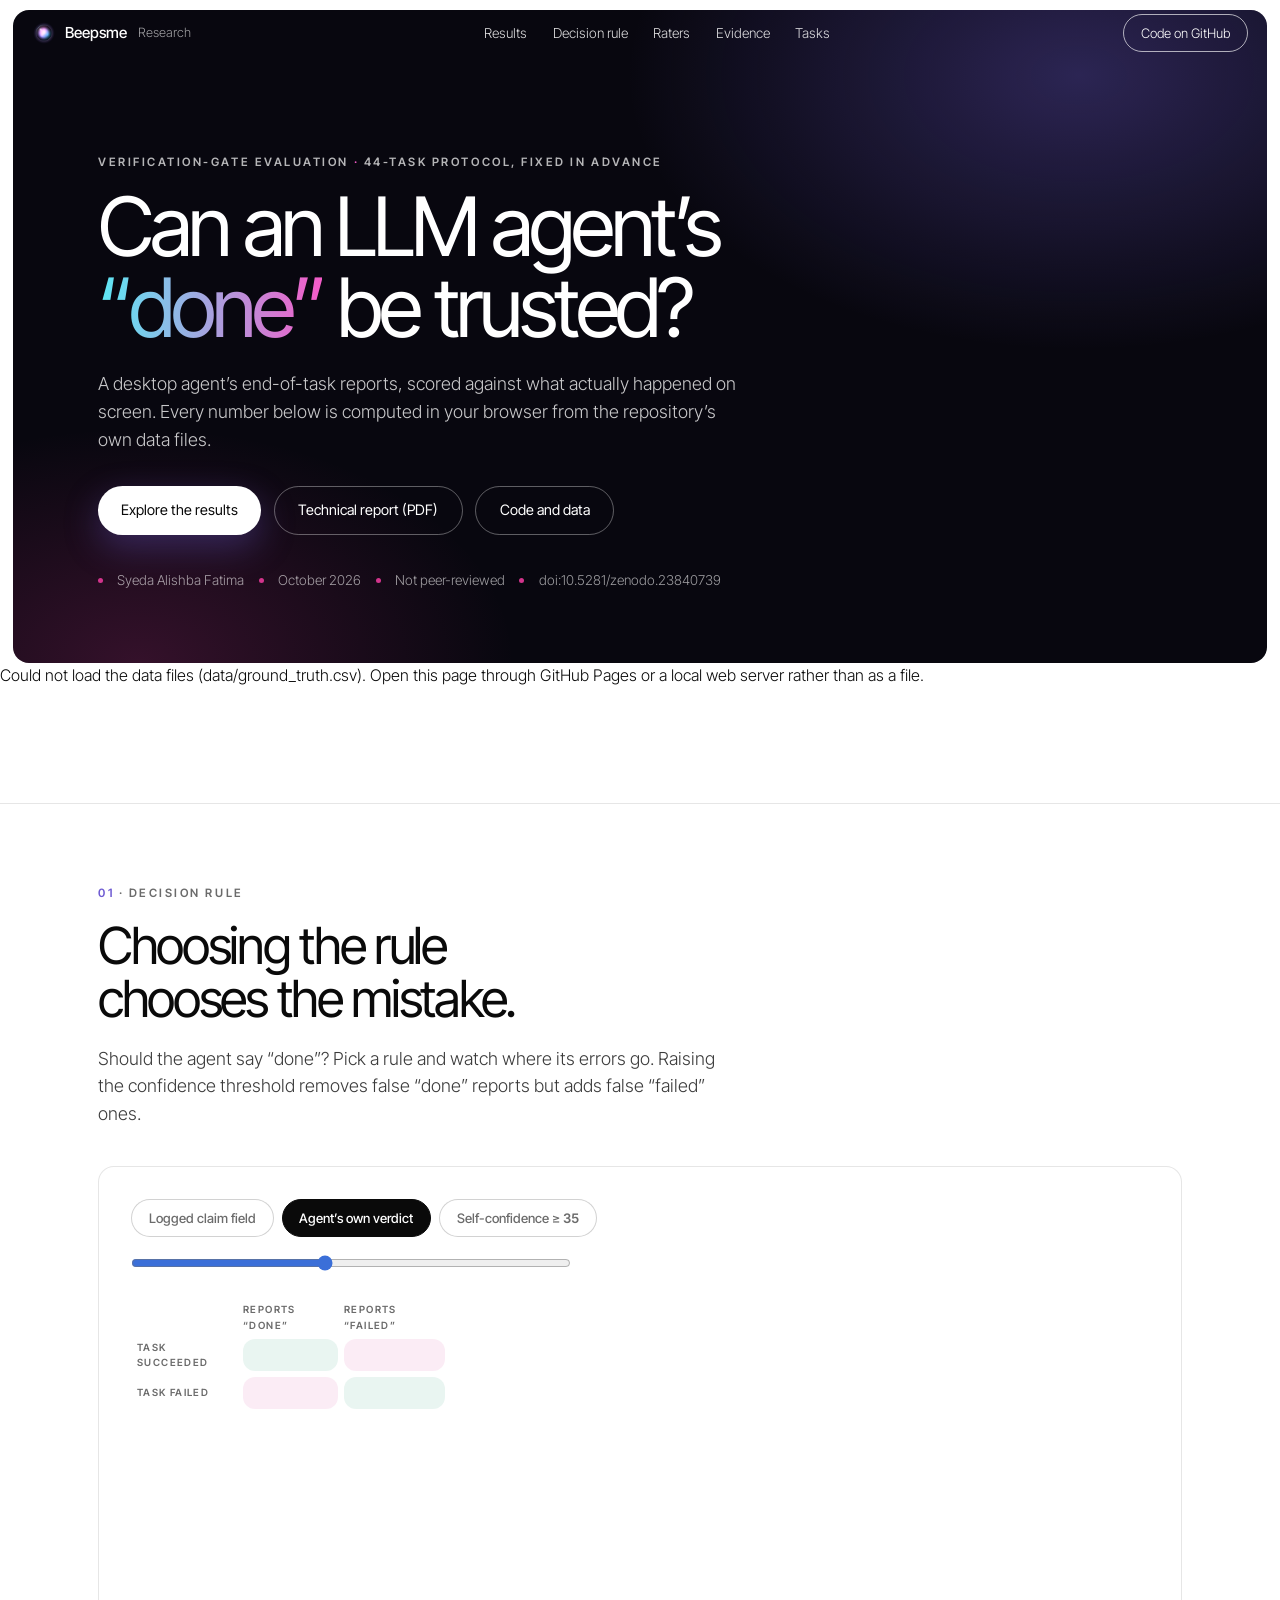
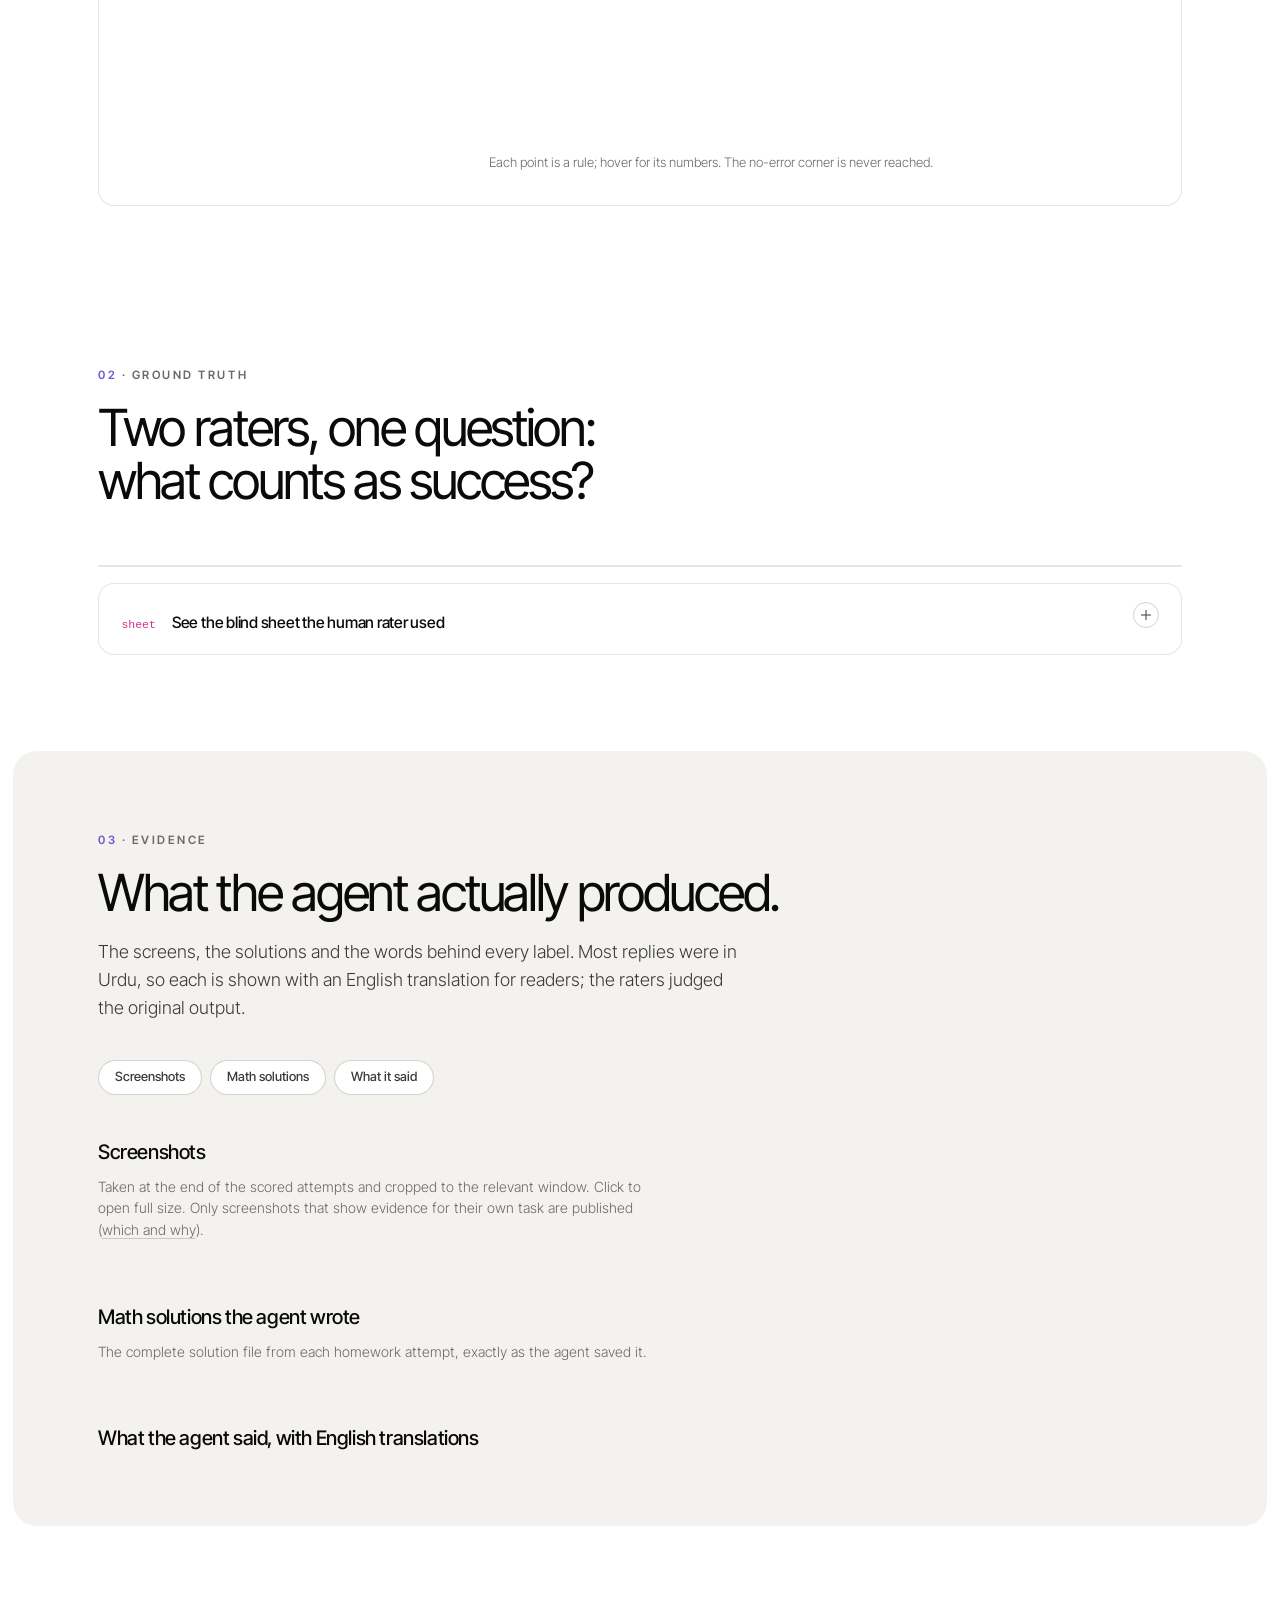
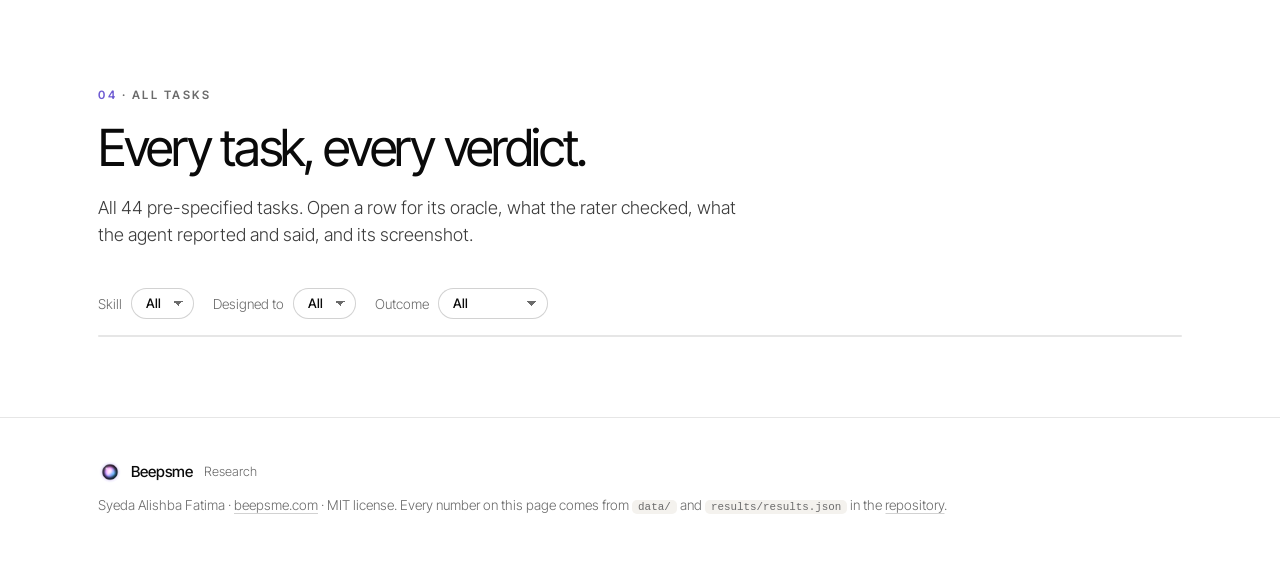
==== commit 48e4d48f: "Add the Zenodo DOI of the technical report" ====
--- a/site/index.html
+++ b/site/index.html
@@ -33,7 +33,8 @@
       <a class="btn btn-ghost-light" href="https://github.com/AlishbaFatima12/beepsme-verification-gate-eval">Code and data</a>
     </div>
     <p class="hero-meta"><span class="dot"></span>Syeda Alishba Fatima<span class="dot"></span>October 2026
-      <span class="dot"></span>Not peer-reviewed</p>
+      <span class="dot"></span>Not peer-reviewed
+      <span class="dot"></span><a class="ul" href="https://doi.org/10.5281/zenodo.23840739">doi:10.5281/zenodo.23840739</a></p>
   </div>
 </header>
 
